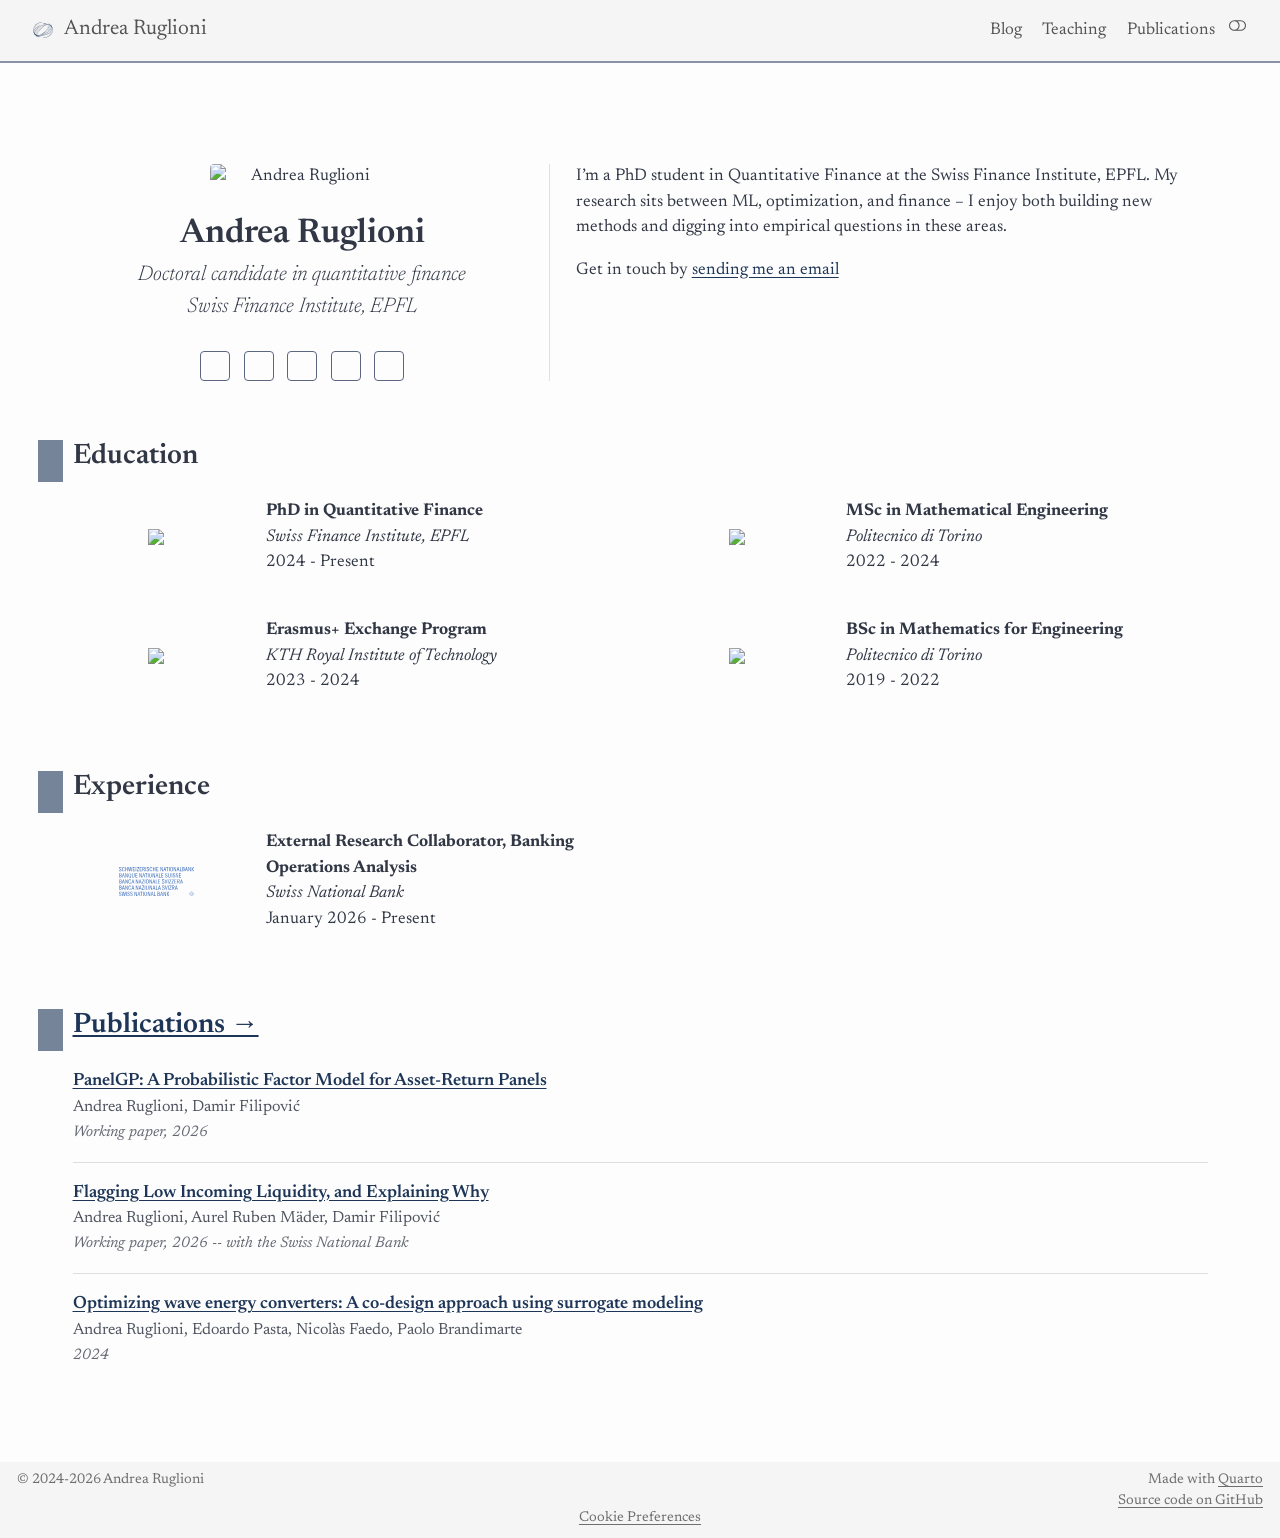
==== docs/index.html @ fbde1d31 "Fix broken shinylive apps: migrate to current Shiny for Python UI API The interactive Gaussian-proce" ====
<!DOCTYPE html>
<html xmlns="http://www.w3.org/1999/xhtml" lang="en" xml:lang="en"><head>

<meta charset="utf-8">
<meta name="generator" content="quarto-1.5.57">

<meta name="viewport" content="width=device-width, initial-scale=1.0, user-scalable=yes">


<title>Andrea Ruglioni</title>
<style>
code{white-space: pre-wrap;}
span.smallcaps{font-variant: small-caps;}
div.columns{display: flex; gap: min(4vw, 1.5em);}
div.column{flex: auto; overflow-x: auto;}
div.hanging-indent{margin-left: 1.5em; text-indent: -1.5em;}
ul.task-list{list-style: none;}
ul.task-list li input[type="checkbox"] {
  width: 0.8em;
  margin: 0 0.8em 0.2em -1em; /* quarto-specific, see https://github.com/quarto-dev/quarto-cli/issues/4556 */ 
  vertical-align: middle;
}
.display.math{display: block; text-align: center; margin: 0.5rem auto;}
</style>


<script src="site_libs/quarto-nav/quarto-nav.js"></script>
<script src="site_libs/quarto-nav/headroom.min.js"></script>
<link href="./assets/images/logo.svg" rel="icon" type="image/svg+xml">
<script src="site_libs/quarto-listing/list.min.js"></script>
<script src="site_libs/quarto-listing/quarto-listing.js"></script>
<script src="site_libs/cookie-consent/cookie-consent.js"></script>
<link href="site_libs/cookie-consent/cookie-consent.css" rel="stylesheet">
<script src="site_libs/clipboard/clipboard.min.js"></script>
<script src="site_libs/quarto-html/quarto.js"></script>
<script src="site_libs/quarto-html/popper.min.js"></script>
<script src="site_libs/quarto-html/tippy.umd.min.js"></script>
<link href="site_libs/quarto-html/tippy.css" rel="stylesheet">
<link href="site_libs/quarto-html/quarto-syntax-highlighting.css" rel="stylesheet" class="quarto-color-scheme" id="quarto-text-highlighting-styles">
<link href="site_libs/quarto-html/quarto-syntax-highlighting-dark.css" rel="prefetch" class="quarto-color-scheme quarto-color-alternate" id="quarto-text-highlighting-styles">
<script src="site_libs/bootstrap/bootstrap.min.js"></script>
<link href="site_libs/bootstrap/bootstrap-icons.css" rel="stylesheet">
<link href="site_libs/bootstrap/bootstrap.min.css" rel="stylesheet" class="quarto-color-scheme" id="quarto-bootstrap" data-mode="light">
<link href="site_libs/bootstrap/bootstrap-dark.min.css" rel="prefetch" class="quarto-color-scheme quarto-color-alternate" id="quarto-bootstrap" data-mode="dark">
<link href="site_libs/quarto-contrib/fontawesome6-0.1.0/all.css" rel="stylesheet">
<link href="site_libs/quarto-contrib/fontawesome6-0.1.0/latex-fontsize.css" rel="stylesheet">
<link href="site_libs/quarto-contrib/academicons-1.9.2/all.css" rel="stylesheet">
<link href="site_libs/quarto-contrib/academicons-1.9.2/size.css" rel="stylesheet">
<script src="site_libs/quarto-contrib/glightbox/glightbox.min.js"></script>
<link href="site_libs/quarto-contrib/glightbox/glightbox.min.css" rel="stylesheet">
<link href="site_libs/quarto-contrib/glightbox/lightbox.css" rel="stylesheet">
<script id="quarto-search-options" type="application/json">{
  "language": {
    "search-no-results-text": "No results",
    "search-matching-documents-text": "matching documents",
    "search-copy-link-title": "Copy link to search",
    "search-hide-matches-text": "Hide additional matches",
    "search-more-match-text": "more match in this document",
    "search-more-matches-text": "more matches in this document",
    "search-clear-button-title": "Clear",
    "search-text-placeholder": "",
    "search-detached-cancel-button-title": "Cancel",
    "search-submit-button-title": "Submit",
    "search-label": "Search"
  }
}</script>
<script>

  window.document.addEventListener("DOMContentLoaded", function (_event) {
    const listingTargetEl = window.document.querySelector('#listing-publications .list');
    if (!listingTargetEl) {
      // No listing discovered, do not attach.
      return; 
    }

    const options = {
      valueNames: ['listing-title','listing-author','listing-subtitle',{ data: ['index'] },{ data: ['categories'] },{ data: ['listing-date-sort'] },{ data: ['listing-date-modified-sort'] },{ data: ['listing-file-modified-sort'] },{ data: ['listing-reading-time-sort'] },{ data: ['listing-word-count-sort'] }],
      
      searchColumns: ["listing-project","listing-website","listing-format","listing-page-layout","listing-execute","listing-language","listing-date-format","listing-title-block-banner","listing-title","listing-date","listing-author","listing-categories","listing-subtitle","listing-description","listing-path","listing-outputHref","listing-date-modified","listing-filename","listing-file-modified","listing-reading-time","listing-word-count"],
    };

    window['quarto-listings'] = window['quarto-listings'] || {};
    window['quarto-listings']['listing-publications'] = new List('listing-publications', options);

    if (window['quarto-listing-loaded']) {
      window['quarto-listing-loaded']();
    }
  });

  window.addEventListener('hashchange',() => {
    if (window['quarto-listing-loaded']) {
      window['quarto-listing-loaded']();
    }
  })
  </script>
<script async="" src="https://www.googletagmanager.com/gtag/js?id=G-5C5F2JCMQ1"></script>

<script type="text/plain" cookie-consent="tracking">

window.dataLayer = window.dataLayer || [];
function gtag(){dataLayer.push(arguments);}
gtag('js', new Date());
gtag('config', 'G-5C5F2JCMQ1', { 'anonymize_ip': true});
</script>

<script type="text/javascript" charset="UTF-8">
document.addEventListener('DOMContentLoaded', function () {
cookieconsent.run({
  "notice_banner_type":"simple",
  "consent_type":"implied",
  "palette":"light",
  "language":"en",
  "page_load_consent_levels":["strictly-necessary","functionality","tracking","targeting"],
  "notice_banner_reject_button_hide":false,
  "preferences_center_close_button_hide":false,
  "website_name":""
  ,
"language":"en"
  });
});
</script> 
  
<link rel="preconnect" href="https://fonts.googleapis.com">
<link rel="preconnect" href="https://fonts.gstatic.com" crossorigin="">
<link href="https://fonts.googleapis.com/css2?family=Newsreader:ital,wght@0,400;0,500;0,600;1,400;1,500&amp;display=swap" rel="stylesheet">


<link rel="stylesheet" href="assets/styles/styles.css">
<link rel="stylesheet" href="assets/styles/style_personalized.css">
</head>

<body class="nav-fixed">

<div id="quarto-search-results"></div>
  <header id="quarto-header" class="headroom fixed-top">
    <nav class="navbar navbar-expand-lg " data-bs-theme="dark">
      <div class="navbar-container container-fluid">
      <div class="navbar-brand-container mx-auto">
    <a href="./index.html" class="navbar-brand navbar-brand-logo">
    <img src="./assets/images/logo.svg" alt="" class="navbar-logo">
    </a>
    <a class="navbar-brand" href="./index.html">
    <span class="navbar-title">Andrea Ruglioni</span>
    </a>
  </div>
          <button class="navbar-toggler" type="button" data-bs-toggle="collapse" data-bs-target="#navbarCollapse" aria-controls="navbarCollapse" role="menu" aria-expanded="false" aria-label="Toggle navigation" onclick="if (window.quartoToggleHeadroom) { window.quartoToggleHeadroom(); }">
  <span class="navbar-toggler-icon"></span>
</button>
          <div class="collapse navbar-collapse" id="navbarCollapse">
            <ul class="navbar-nav navbar-nav-scroll ms-auto">
  <li class="nav-item">
    <a class="nav-link" href="./blog/index.html"> 
<span class="menu-text">Blog</span></a>
  </li>  
  <li class="nav-item">
    <a class="nav-link" href="./teaching/index.html"> 
<span class="menu-text">Teaching</span></a>
  </li>  
  <li class="nav-item">
    <a class="nav-link" href="./publications/index.html"> 
<span class="menu-text">Publications</span></a>
  </li>  
</ul>
          </div> <!-- /navcollapse -->
            <div class="quarto-navbar-tools">
  <a href="" class="quarto-color-scheme-toggle quarto-navigation-tool  px-1" onclick="window.quartoToggleColorScheme(); return false;" title="Toggle dark mode"><i class="bi"></i></a>
</div>
      </div> <!-- /container-fluid -->
    </nav>
</header>
<!-- content -->
<div id="quarto-content" class="quarto-container page-columns page-rows-contents page-layout-full page-navbar">
<!-- sidebar -->
<!-- margin-sidebar -->
    
<!-- main -->
<main class="content column-page" id="quarto-document-content">




<div class="quarto-about-trestles column-page">
  <div class="about-entity">
    <img src="assets/images/profile.jpg" alt="Andrea Ruglioni" class="about-image
  rounded " style="width: 20em;">
<header id="title-block-header" class="quarto-title-block default">
<div class="quarto-title">
<h1 class="title">Andrea Ruglioni</h1>
<p class="subtitle lead">Doctoral candidate in quantitative finance<br>Swiss Finance Institute, EPFL</p>
</div>
<div class="quarto-title-meta column-page">
  </div>
</header>
    <div class="about-links">
  <a href="https://github.com/Ruglio" class="about-link" rel="" target="">
    <i class="bi bi-github"></i>
     <span class="about-link-text"></span>
  </a>
  <a href="https://linkedin.com/in/andrea-ruglioni" class="about-link" rel="" target="">
    <i class="bi bi-linkedin"></i>
     <span class="about-link-text"></span>
  </a>
  <a href="https://orcid.org/0009-0003-5208-5907" class="about-link" rel="" target="">
     <span class="about-link-text"><i class="ai  ai-orcid"></i></span>
  </a>
  <a href="https://scholar.google.com/citations?user=3sdazUQAAAAJ&amp;hl=en" class="about-link" rel="" target="">
     <span class="about-link-text"><i class="ai  ai-google-scholar"></i></span>
  </a>
  <a href="mailto:andrea.ruglioni@epfl.ch" class="about-link" rel="" target="">
    <i class="bi bi-envelope"></i>
     <span class="about-link-text"></span>
  </a>
</div>
  </div>
  <div class="about-contents"><div id="hero-heading">
<p>I’m a PhD student in Quantitative Finance at the Swiss Finance Institute, EPFL. My research sits between ML, optimization, and finance – I enjoy both building new methods and digging into empirical questions in these areas.</p>
<p>Get in touch by <a href="mailto:andrea.ruglioni@epfl.ch">sending me an email</a> <i class="fa-solid fa-feather-pointed" aria-label="feather-pointed"></i></p>
</div></div>
</div>

<p><br></p>
<section id="education" class="level2">
<h2 data-anchor-id="education">Education</h2>
<div class="grid">
<div class="g-col-12 g-col-md-6">
<div class="grid">
<div class="g-col-12 g-col-md-4 mx-auto my-auto">
<p><a href="assets/images/epfl.png" class="lightbox" data-gallery="quarto-lightbox-gallery-1"><img src="assets/images/epfl.png" class="logo-img img-fluid" width="75"></a></p>
</div>
<div class="g-col-12 g-col-md-8">
<p><strong>PhD in Quantitative Finance</strong><br> <em>Swiss Finance Institute, EPFL</em><br> 2024 - Present</p>
</div>
</div>
</div>
<div class="g-col-12 g-col-md-6">
<div class="grid">
<div class="g-col-12 g-col-md-4 mx-auto my-auto">
<p><a href="assets/images/polito.png" class="lightbox" data-gallery="quarto-lightbox-gallery-2"><img src="assets/images/polito.png" class="logo-img img-fluid" width="75"></a></p>
</div>
<div class="g-col-12 g-col-md-8">
<p><strong>MSc in Mathematical Engineering</strong><br> <em>Politecnico di Torino</em><br> 2022 - 2024</p>
</div>
</div>
</div>
<div class="g-col-12 g-col-md-6">
<div class="grid">
<div class="g-col-12 g-col-md-4 mx-auto my-auto">
<p><a href="assets/images/kth.png" class="lightbox" data-gallery="quarto-lightbox-gallery-3"><img src="assets/images/kth.png" class="logo-img img-fluid" width="75"></a></p>
</div>
<div class="g-col-12 g-col-md-8">
<p><strong>Erasmus+ Exchange Program</strong><br> <em>KTH Royal Institute of Technology</em><br> 2023 - 2024</p>
</div>
</div>
</div>
<div class="g-col-12 g-col-md-6">
<div class="grid">
<div class="g-col-12 g-col-md-4 mx-auto my-auto">
<p><a href="assets/images/polito.png" class="lightbox" data-gallery="quarto-lightbox-gallery-4"><img src="assets/images/polito.png" class="logo-img img-fluid" width="75"></a></p>
</div>
<div class="g-col-12 g-col-md-8">
<p><strong>BSc in Mathematics for Engineering</strong><br> <em>Politecnico di Torino</em><br> 2019 - 2022</p>
</div>
</div>
</div>
</div>
<p><br></p>
</section>
<section id="experience" class="level2">
<h2 data-anchor-id="experience">Experience</h2>
<div class="grid">
<div class="g-col-12 g-col-md-6">
<div class="grid">
<div class="g-col-12 g-col-md-4 mx-auto my-auto">
<p><a href="assets/images/snb.svg" class="lightbox" data-gallery="quarto-lightbox-gallery-5"><img src="assets/images/snb.svg" class="logo-img img-fluid" width="75"></a></p>
</div>
<div class="g-col-12 g-col-md-8">
<p><strong>External Research Collaborator, Banking Operations Analysis</strong><br> <em>Swiss National Bank</em><br> January 2026 - Present</p>
</div>
</div>
</div>
</div>
<p><br></p>
</section>
<section id="publications" class="level2">
<h2 data-anchor-id="publications"><a href="./publications/index.html">Publications →</a></h2>
<div id="listing-publications" class="quarto-listing quarto-listing-container-custom">
<div class="pub-list">

  <div class="pub-item">
    <div class="pub-title"><a href="publications/panelgp/index.html">PanelGP: A Probabilistic Factor Model for Asset-Return Panels</a></div>
    <div class="pub-authors">Andrea Ruglioni, Damir Filipović</div>
    <div class="pub-venue">Working paper, 2026</div>
    
  </div>

  <div class="pub-item">
    <div class="pub-title"><a href="publications/liquidity-monitoring/index.html">Flagging Low Incoming Liquidity, and Explaining Why</a></div>
    <div class="pub-authors">Andrea Ruglioni, Aurel Ruben Mäder, Damir Filipović</div>
    <div class="pub-venue">Working paper, 2026 -- with the Swiss National Bank</div>
    
  </div>

  <div class="pub-item">
    <div class="pub-title"><a href="publications/WEC/index.html">Optimizing wave energy converters: A co-design approach using surrogate modeling</a></div>
    <div class="pub-authors">Andrea Ruglioni, Edoardo Pasta, Nicolàs Faedo, Paolo Brandimarte</div>
    <div class="pub-venue">2024</div>
    
  </div>

</div>
<div class="listing-no-matching d-none">
No matching items
</div>
</div>




</section>

</main> <!-- /main -->
<script id="quarto-html-after-body" type="application/javascript">
window.document.addEventListener("DOMContentLoaded", function (event) {
  const toggleBodyColorMode = (bsSheetEl) => {
    const mode = bsSheetEl.getAttribute("data-mode");
    const bodyEl = window.document.querySelector("body");
    if (mode === "dark") {
      bodyEl.classList.add("quarto-dark");
      bodyEl.classList.remove("quarto-light");
    } else {
      bodyEl.classList.add("quarto-light");
      bodyEl.classList.remove("quarto-dark");
    }
  }
  const toggleBodyColorPrimary = () => {
    const bsSheetEl = window.document.querySelector("link#quarto-bootstrap");
    if (bsSheetEl) {
      toggleBodyColorMode(bsSheetEl);
    }
  }
  toggleBodyColorPrimary();  
  const disableStylesheet = (stylesheets) => {
    for (let i=0; i < stylesheets.length; i++) {
      const stylesheet = stylesheets[i];
      stylesheet.rel = 'prefetch';
    }
  }
  const enableStylesheet = (stylesheets) => {
    for (let i=0; i < stylesheets.length; i++) {
      const stylesheet = stylesheets[i];
      stylesheet.rel = 'stylesheet';
    }
  }
  const manageTransitions = (selector, allowTransitions) => {
    const els = window.document.querySelectorAll(selector);
    for (let i=0; i < els.length; i++) {
      const el = els[i];
      if (allowTransitions) {
        el.classList.remove('notransition');
      } else {
        el.classList.add('notransition');
      }
    }
  }
  const toggleGiscusIfUsed = (isAlternate, darkModeDefault) => {
    const baseTheme = document.querySelector('#giscus-base-theme')?.value ?? 'light';
    const alternateTheme = document.querySelector('#giscus-alt-theme')?.value ?? 'dark';
    let newTheme = '';
    if(darkModeDefault) {
      newTheme = isAlternate ? baseTheme : alternateTheme;
    } else {
      newTheme = isAlternate ? alternateTheme : baseTheme;
    }
    const changeGiscusTheme = () => {
      // From: https://github.com/giscus/giscus/issues/336
      const sendMessage = (message) => {
        const iframe = document.querySelector('iframe.giscus-frame');
        if (!iframe) return;
        iframe.contentWindow.postMessage({ giscus: message }, 'https://giscus.app');
      }
      sendMessage({
        setConfig: {
          theme: newTheme
        }
      });
    }
    const isGiscussLoaded = window.document.querySelector('iframe.giscus-frame') !== null;
    if (isGiscussLoaded) {
      changeGiscusTheme();
    }
  }
  const toggleColorMode = (alternate) => {
    // Switch the stylesheets
    const alternateStylesheets = window.document.querySelectorAll('link.quarto-color-scheme.quarto-color-alternate');
    manageTransitions('#quarto-margin-sidebar .nav-link', false);
    if (alternate) {
      enableStylesheet(alternateStylesheets);
      for (const sheetNode of alternateStylesheets) {
        if (sheetNode.id === "quarto-bootstrap") {
          toggleBodyColorMode(sheetNode);
        }
      }
    } else {
      disableStylesheet(alternateStylesheets);
      toggleBodyColorPrimary();
    }
    manageTransitions('#quarto-margin-sidebar .nav-link', true);
    // Switch the toggles
    const toggles = window.document.querySelectorAll('.quarto-color-scheme-toggle');
    for (let i=0; i < toggles.length; i++) {
      const toggle = toggles[i];
      if (toggle) {
        if (alternate) {
          toggle.classList.add("alternate");     
        } else {
          toggle.classList.remove("alternate");
        }
      }
    }
    // Hack to workaround the fact that safari doesn't
    // properly recolor the scrollbar when toggling (#1455)
    if (navigator.userAgent.indexOf('Safari') > 0 && navigator.userAgent.indexOf('Chrome') == -1) {
      manageTransitions("body", false);
      window.scrollTo(0, 1);
      setTimeout(() => {
        window.scrollTo(0, 0);
        manageTransitions("body", true);
      }, 40);  
    }
  }
  const isFileUrl = () => { 
    return window.location.protocol === 'file:';
  }
  const hasAlternateSentinel = () => {  
    let styleSentinel = getColorSchemeSentinel();
    if (styleSentinel !== null) {
      return styleSentinel === "alternate";
    } else {
      return false;
    }
  }
  const setStyleSentinel = (alternate) => {
    const value = alternate ? "alternate" : "default";
    if (!isFileUrl()) {
      window.localStorage.setItem("quarto-color-scheme", value);
    } else {
      localAlternateSentinel = value;
    }
  }
  const getColorSchemeSentinel = () => {
    if (!isFileUrl()) {
      const storageValue = window.localStorage.getItem("quarto-color-scheme");
      return storageValue != null ? storageValue : localAlternateSentinel;
    } else {
      return localAlternateSentinel;
    }
  }
  const darkModeDefault = false;
  let localAlternateSentinel = darkModeDefault ? 'alternate' : 'default';
  // Dark / light mode switch
  window.quartoToggleColorScheme = () => {
    // Read the current dark / light value 
    let toAlternate = !hasAlternateSentinel();
    toggleColorMode(toAlternate);
    setStyleSentinel(toAlternate);
    toggleGiscusIfUsed(toAlternate, darkModeDefault);
  };
  // Ensure there is a toggle, if there isn't float one in the top right
  if (window.document.querySelector('.quarto-color-scheme-toggle') === null) {
    const a = window.document.createElement('a');
    a.classList.add('top-right');
    a.classList.add('quarto-color-scheme-toggle');
    a.href = "";
    a.onclick = function() { try { window.quartoToggleColorScheme(); } catch {} return false; };
    const i = window.document.createElement("i");
    i.classList.add('bi');
    a.appendChild(i);
    window.document.body.appendChild(a);
  }
  // Switch to dark mode if need be
  if (hasAlternateSentinel()) {
    toggleColorMode(true);
  } else {
    toggleColorMode(false);
  }
  const isCodeAnnotation = (el) => {
    for (const clz of el.classList) {
      if (clz.startsWith('code-annotation-')) {                     
        return true;
      }
    }
    return false;
  }
  const onCopySuccess = function(e) {
    // button target
    const button = e.trigger;
    // don't keep focus
    button.blur();
    // flash "checked"
    button.classList.add('code-copy-button-checked');
    var currentTitle = button.getAttribute("title");
    button.setAttribute("title", "Copied!");
    let tooltip;
    if (window.bootstrap) {
      button.setAttribute("data-bs-toggle", "tooltip");
      button.setAttribute("data-bs-placement", "left");
      button.setAttribute("data-bs-title", "Copied!");
      tooltip = new bootstrap.Tooltip(button, 
        { trigger: "manual", 
          customClass: "code-copy-button-tooltip",
          offset: [0, -8]});
      tooltip.show();    
    }
    setTimeout(function() {
      if (tooltip) {
        tooltip.hide();
        button.removeAttribute("data-bs-title");
        button.removeAttribute("data-bs-toggle");
        button.removeAttribute("data-bs-placement");
      }
      button.setAttribute("title", currentTitle);
      button.classList.remove('code-copy-button-checked');
    }, 1000);
    // clear code selection
    e.clearSelection();
  }
  const getTextToCopy = function(trigger) {
      const codeEl = trigger.previousElementSibling.cloneNode(true);
      for (const childEl of codeEl.children) {
        if (isCodeAnnotation(childEl)) {
          childEl.remove();
        }
      }
      return codeEl.innerText;
  }
  const clipboard = new window.ClipboardJS('.code-copy-button:not([data-in-quarto-modal])', {
    text: getTextToCopy
  });
  clipboard.on('success', onCopySuccess);
  if (window.document.getElementById('quarto-embedded-source-code-modal')) {
    // For code content inside modals, clipBoardJS needs to be initialized with a container option
    // TODO: Check when it could be a function (https://github.com/zenorocha/clipboard.js/issues/860)
    const clipboardModal = new window.ClipboardJS('.code-copy-button[data-in-quarto-modal]', {
      text: getTextToCopy,
      container: window.document.getElementById('quarto-embedded-source-code-modal')
    });
    clipboardModal.on('success', onCopySuccess);
  }
    var localhostRegex = new RegExp(/^(?:http|https):\/\/localhost\:?[0-9]*\//);
    var mailtoRegex = new RegExp(/^mailto:/);
      var filterRegex = new RegExp("https:\/\/ruglio\.github\.io\/WEB_andrearuglioni\/");
    var isInternal = (href) => {
        return filterRegex.test(href) || localhostRegex.test(href) || mailtoRegex.test(href);
    }
    // Inspect non-navigation links and adorn them if external
 	var links = window.document.querySelectorAll('a[href]:not(.nav-link):not(.navbar-brand):not(.toc-action):not(.sidebar-link):not(.sidebar-item-toggle):not(.pagination-link):not(.no-external):not([aria-hidden]):not(.dropdown-item):not(.quarto-navigation-tool):not(.about-link)');
    for (var i=0; i<links.length; i++) {
      const link = links[i];
      if (!isInternal(link.href)) {
        // undo the damage that might have been done by quarto-nav.js in the case of
        // links that we want to consider external
        if (link.dataset.originalHref !== undefined) {
          link.href = link.dataset.originalHref;
        }
      }
    }
  function tippyHover(el, contentFn, onTriggerFn, onUntriggerFn) {
    const config = {
      allowHTML: true,
      maxWidth: 500,
      delay: 100,
      arrow: false,
      appendTo: function(el) {
          return el.parentElement;
      },
      interactive: true,
      interactiveBorder: 10,
      theme: 'quarto',
      placement: 'bottom-start',
    };
    if (contentFn) {
      config.content = contentFn;
    }
    if (onTriggerFn) {
      config.onTrigger = onTriggerFn;
    }
    if (onUntriggerFn) {
      config.onUntrigger = onUntriggerFn;
    }
    window.tippy(el, config); 
  }
  const noterefs = window.document.querySelectorAll('a[role="doc-noteref"]');
  for (var i=0; i<noterefs.length; i++) {
    const ref = noterefs[i];
    tippyHover(ref, function() {
      // use id or data attribute instead here
      let href = ref.getAttribute('data-footnote-href') || ref.getAttribute('href');
      try { href = new URL(href).hash; } catch {}
      const id = href.replace(/^#\/?/, "");
      const note = window.document.getElementById(id);
      if (note) {
        return note.innerHTML;
      } else {
        return "";
      }
    });
  }
  const xrefs = window.document.querySelectorAll('a.quarto-xref');
  const processXRef = (id, note) => {
    // Strip column container classes
    const stripColumnClz = (el) => {
      el.classList.remove("page-full", "page-columns");
      if (el.children) {
        for (const child of el.children) {
          stripColumnClz(child);
        }
      }
    }
    stripColumnClz(note)
    if (id === null || id.startsWith('sec-')) {
      // Special case sections, only their first couple elements
      const container = document.createElement("div");
      if (note.children && note.children.length > 2) {
        container.appendChild(note.children[0].cloneNode(true));
        for (let i = 1; i < note.children.length; i++) {
          const child = note.children[i];
          if (child.tagName === "P" && child.innerText === "") {
            continue;
          } else {
            container.appendChild(child.cloneNode(true));
            break;
          }
        }
        if (window.Quarto?.typesetMath) {
          window.Quarto.typesetMath(container);
        }
        return container.innerHTML
      } else {
        if (window.Quarto?.typesetMath) {
          window.Quarto.typesetMath(note);
        }
        return note.innerHTML;
      }
    } else {
      // Remove any anchor links if they are present
      const anchorLink = note.querySelector('a.anchorjs-link');
      if (anchorLink) {
        anchorLink.remove();
      }
      if (window.Quarto?.typesetMath) {
        window.Quarto.typesetMath(note);
      }
      // TODO in 1.5, we should make sure this works without a callout special case
      if (note.classList.contains("callout")) {
        return note.outerHTML;
      } else {
        return note.innerHTML;
      }
    }
  }
  for (var i=0; i<xrefs.length; i++) {
    const xref = xrefs[i];
    tippyHover(xref, undefined, function(instance) {
      instance.disable();
      let url = xref.getAttribute('href');
      let hash = undefined; 
      if (url.startsWith('#')) {
        hash = url;
      } else {
        try { hash = new URL(url).hash; } catch {}
      }
      if (hash) {
        const id = hash.replace(/^#\/?/, "");
        const note = window.document.getElementById(id);
        if (note !== null) {
          try {
            const html = processXRef(id, note.cloneNode(true));
            instance.setContent(html);
          } finally {
            instance.enable();
            instance.show();
          }
        } else {
          // See if we can fetch this
          fetch(url.split('#')[0])
          .then(res => res.text())
          .then(html => {
            const parser = new DOMParser();
            const htmlDoc = parser.parseFromString(html, "text/html");
            const note = htmlDoc.getElementById(id);
            if (note !== null) {
              const html = processXRef(id, note);
              instance.setContent(html);
            } 
          }).finally(() => {
            instance.enable();
            instance.show();
          });
        }
      } else {
        // See if we can fetch a full url (with no hash to target)
        // This is a special case and we should probably do some content thinning / targeting
        fetch(url)
        .then(res => res.text())
        .then(html => {
          const parser = new DOMParser();
          const htmlDoc = parser.parseFromString(html, "text/html");
          const note = htmlDoc.querySelector('main.content');
          if (note !== null) {
            // This should only happen for chapter cross references
            // (since there is no id in the URL)
            // remove the first header
            if (note.children.length > 0 && note.children[0].tagName === "HEADER") {
              note.children[0].remove();
            }
            const html = processXRef(null, note);
            instance.setContent(html);
          } 
        }).finally(() => {
          instance.enable();
          instance.show();
        });
      }
    }, function(instance) {
    });
  }
      let selectedAnnoteEl;
      const selectorForAnnotation = ( cell, annotation) => {
        let cellAttr = 'data-code-cell="' + cell + '"';
        let lineAttr = 'data-code-annotation="' +  annotation + '"';
        const selector = 'span[' + cellAttr + '][' + lineAttr + ']';
        return selector;
      }
      const selectCodeLines = (annoteEl) => {
        const doc = window.document;
        const targetCell = annoteEl.getAttribute("data-target-cell");
        const targetAnnotation = annoteEl.getAttribute("data-target-annotation");
        const annoteSpan = window.document.querySelector(selectorForAnnotation(targetCell, targetAnnotation));
        const lines = annoteSpan.getAttribute("data-code-lines").split(",");
        const lineIds = lines.map((line) => {
          return targetCell + "-" + line;
        })
        let top = null;
        let height = null;
        let parent = null;
        if (lineIds.length > 0) {
            //compute the position of the single el (top and bottom and make a div)
            const el = window.document.getElementById(lineIds[0]);
            top = el.offsetTop;
            height = el.offsetHeight;
            parent = el.parentElement.parentElement;
          if (lineIds.length > 1) {
            const lastEl = window.document.getElementById(lineIds[lineIds.length - 1]);
            const bottom = lastEl.offsetTop + lastEl.offsetHeight;
            height = bottom - top;
          }
          if (top !== null && height !== null && parent !== null) {
            // cook up a div (if necessary) and position it 
            let div = window.document.getElementById("code-annotation-line-highlight");
            if (div === null) {
              div = window.document.createElement("div");
              div.setAttribute("id", "code-annotation-line-highlight");
              div.style.position = 'absolute';
              parent.appendChild(div);
            }
            div.style.top = top - 2 + "px";
            div.style.height = height + 4 + "px";
            div.style.left = 0;
            let gutterDiv = window.document.getElementById("code-annotation-line-highlight-gutter");
            if (gutterDiv === null) {
              gutterDiv = window.document.createElement("div");
              gutterDiv.setAttribute("id", "code-annotation-line-highlight-gutter");
              gutterDiv.style.position = 'absolute';
              const codeCell = window.document.getElementById(targetCell);
              const gutter = codeCell.querySelector('.code-annotation-gutter');
              gutter.appendChild(gutterDiv);
            }
            gutterDiv.style.top = top - 2 + "px";
            gutterDiv.style.height = height + 4 + "px";
          }
          selectedAnnoteEl = annoteEl;
        }
      };
      const unselectCodeLines = () => {
        const elementsIds = ["code-annotation-line-highlight", "code-annotation-line-highlight-gutter"];
        elementsIds.forEach((elId) => {
          const div = window.document.getElementById(elId);
          if (div) {
            div.remove();
          }
        });
        selectedAnnoteEl = undefined;
      };
        // Handle positioning of the toggle
    window.addEventListener(
      "resize",
      throttle(() => {
        elRect = undefined;
        if (selectedAnnoteEl) {
          selectCodeLines(selectedAnnoteEl);
        }
      }, 10)
    );
    function throttle(fn, ms) {
    let throttle = false;
    let timer;
      return (...args) => {
        if(!throttle) { // first call gets through
            fn.apply(this, args);
            throttle = true;
        } else { // all the others get throttled
            if(timer) clearTimeout(timer); // cancel #2
            timer = setTimeout(() => {
              fn.apply(this, args);
              timer = throttle = false;
            }, ms);
        }
      };
    }
      // Attach click handler to the DT
      const annoteDls = window.document.querySelectorAll('dt[data-target-cell]');
      for (const annoteDlNode of annoteDls) {
        annoteDlNode.addEventListener('click', (event) => {
          const clickedEl = event.target;
          if (clickedEl !== selectedAnnoteEl) {
            unselectCodeLines();
            const activeEl = window.document.querySelector('dt[data-target-cell].code-annotation-active');
            if (activeEl) {
              activeEl.classList.remove('code-annotation-active');
            }
            selectCodeLines(clickedEl);
            clickedEl.classList.add('code-annotation-active');
          } else {
            // Unselect the line
            unselectCodeLines();
            clickedEl.classList.remove('code-annotation-active');
          }
        });
      }
  const findCites = (el) => {
    const parentEl = el.parentElement;
    if (parentEl) {
      const cites = parentEl.dataset.cites;
      if (cites) {
        return {
          el,
          cites: cites.split(' ')
        };
      } else {
        return findCites(el.parentElement)
      }
    } else {
      return undefined;
    }
  };
  var bibliorefs = window.document.querySelectorAll('a[role="doc-biblioref"]');
  for (var i=0; i<bibliorefs.length; i++) {
    const ref = bibliorefs[i];
    const citeInfo = findCites(ref);
    if (citeInfo) {
      tippyHover(citeInfo.el, function() {
        var popup = window.document.createElement('div');
        citeInfo.cites.forEach(function(cite) {
          var citeDiv = window.document.createElement('div');
          citeDiv.classList.add('hanging-indent');
          citeDiv.classList.add('csl-entry');
          var biblioDiv = window.document.getElementById('ref-' + cite);
          if (biblioDiv) {
            citeDiv.innerHTML = biblioDiv.innerHTML;
          }
          popup.appendChild(citeDiv);
        });
        return popup.innerHTML;
      });
    }
  }
});
</script>
</div> <!-- /content -->
<footer class="footer">
  <div class="nav-footer">
    <div class="nav-footer-left">
<p>© 2024-2026 Andrea Ruglioni</p>
</div>   
    <div class="nav-footer-center">
<p><a class="footer-link" href="https://github.com/Ruglio" title="github"><i class="fa-brands fa-github" aria-label="github"></i></a> <a class="footer-link" href="https://linkedin.com/in/andrea-ruglioni" title="LinkedIn"><i class="fa-brands fa-linkedin" aria-label="linkedin"></i></a> <a class="footer-link" href="https://orcid.org/0009-0003-5208-5907" title="orcid"><i class="ai  ai-orcid"></i></a> <a class="footer-link" href="https://scholar.google.com/citations?user=3sdazUQAAAAJ&amp;hl=en" title="Google Scholar"><i class="ai  ai-google-scholar"></i></a> <a class="footer-link" href="mailto:andrea.ruglioni@epfl.ch" title="envelope"><i class="fa-solid fa-envelope" aria-label="envelope"></i></a> <a class="footer-link" href="blog/index.xml" title="RSS Feed"><i class="fa-solid fa-rss" aria-label="rss"></i></a></p>
<div class="cookie-consent-footer"><a href="#" id="open_preferences_center">Cookie Preferences</a></div></div>
    <div class="nav-footer-right">
<p>Made with <a href="https://quarto.org">Quarto</a><br> <a href="https://github.com/Ruglio/WEB_andrearuglioni">Source code on <i class="fa-brands fa-github" aria-label="github"></i> GitHub</a></p>
</div>
  </div>
</footer>
<script>var lightboxQuarto = GLightbox({"closeEffect":"zoom","loop":false,"descPosition":"bottom","openEffect":"zoom","selector":".lightbox"});
(function() {
  let previousOnload = window.onload;
  window.onload = () => {
    if (previousOnload) {
      previousOnload();
    }
    lightboxQuarto.on('slide_before_load', (data) => {
      const { slideIndex, slideNode, slideConfig, player, trigger } = data;
      const href = trigger.getAttribute('href');
      if (href !== null) {
        const imgEl = window.document.querySelector(`a[href="${href}"] img`);
        if (imgEl !== null) {
          const srcAttr = imgEl.getAttribute("src");
          if (srcAttr && srcAttr.startsWith("data:")) {
            slideConfig.href = srcAttr;
          }
        }
      } 
    });
  
    lightboxQuarto.on('slide_after_load', (data) => {
      const { slideIndex, slideNode, slideConfig, player, trigger } = data;
      if (window.Quarto?.typesetMath) {
        window.Quarto.typesetMath(slideNode);
      }
    });
  
  };
  
})();
          </script>




</body></html>
---- docs/assets/styles/styles.css ----
.navbar {
    --bs-navbar-padding-y: 0.5rem;
}

.subtitle {
    font-style: italic;
}

h2 {
    text-align: left;
    border-bottom: none;
    padding-left: 10px;
    border-left-width: 25px;
    margin-left: -35px;
    border-left-style: solid;
}

.footer-link {
    padding: 0.5%;
}

body {
    overflow-x: hidden;
}

.nav-item {
    position: relative;
}
  
a.nav-link.active::after {
    content: "";
    position: absolute;
    bottom: 0;
    left: 0;
    width: 100%;
    height: 3px;
}

.about-image {
    width: 40% !important;
    align-self: center;
}

.navbar-brand > img {
    width: 30px;
}

div.quarto-post {
    border-bottom: 3px solid #dee2e6;
}

.logo-img {
    transition: filter 0.15s ease-in-out;
}

.pub-list {
    display: flex;
    flex-direction: column;
    gap: 1rem;
}

.pub-item {
    padding-bottom: 1rem;
    border-bottom: 1px solid rgba(128, 128, 128, 0.25);
}

.pub-item:last-child {
    border-bottom: none;
    padding-bottom: 0;
}

.pub-title a {
    font-size: 1.05rem;
    font-weight: 600;
}

.pub-authors {
    font-size: 0.95rem;
    opacity: 0.85;
}

.pub-venue {
    font-style: italic;
    font-size: 0.9rem;
    opacity: 0.75;
    margin-top: 0.15rem;
}

.pub-links {
    margin-top: 0.35rem;
    font-size: 0.85rem;
    display: flex;
    gap: 0.75rem;
}
---- docs/assets/styles/style_personalized.css ----
@media (min-width: 992px) {
    .about-entity .about-link {
        width: 2.2em;
        text-align: center;
    }
}

@media (max-width: 991.99px) {
    .about-entity .about-link {
        width: 48%;
        text-align: center;
    }

    .about-entity .about-links {
        flex-flow: wrap !important;
        width: 100%;
        justify-content: center !important;
        gap: 2%;
    }

    div.quarto-about-solana .about-entity {
        text-align: left;
    }
}
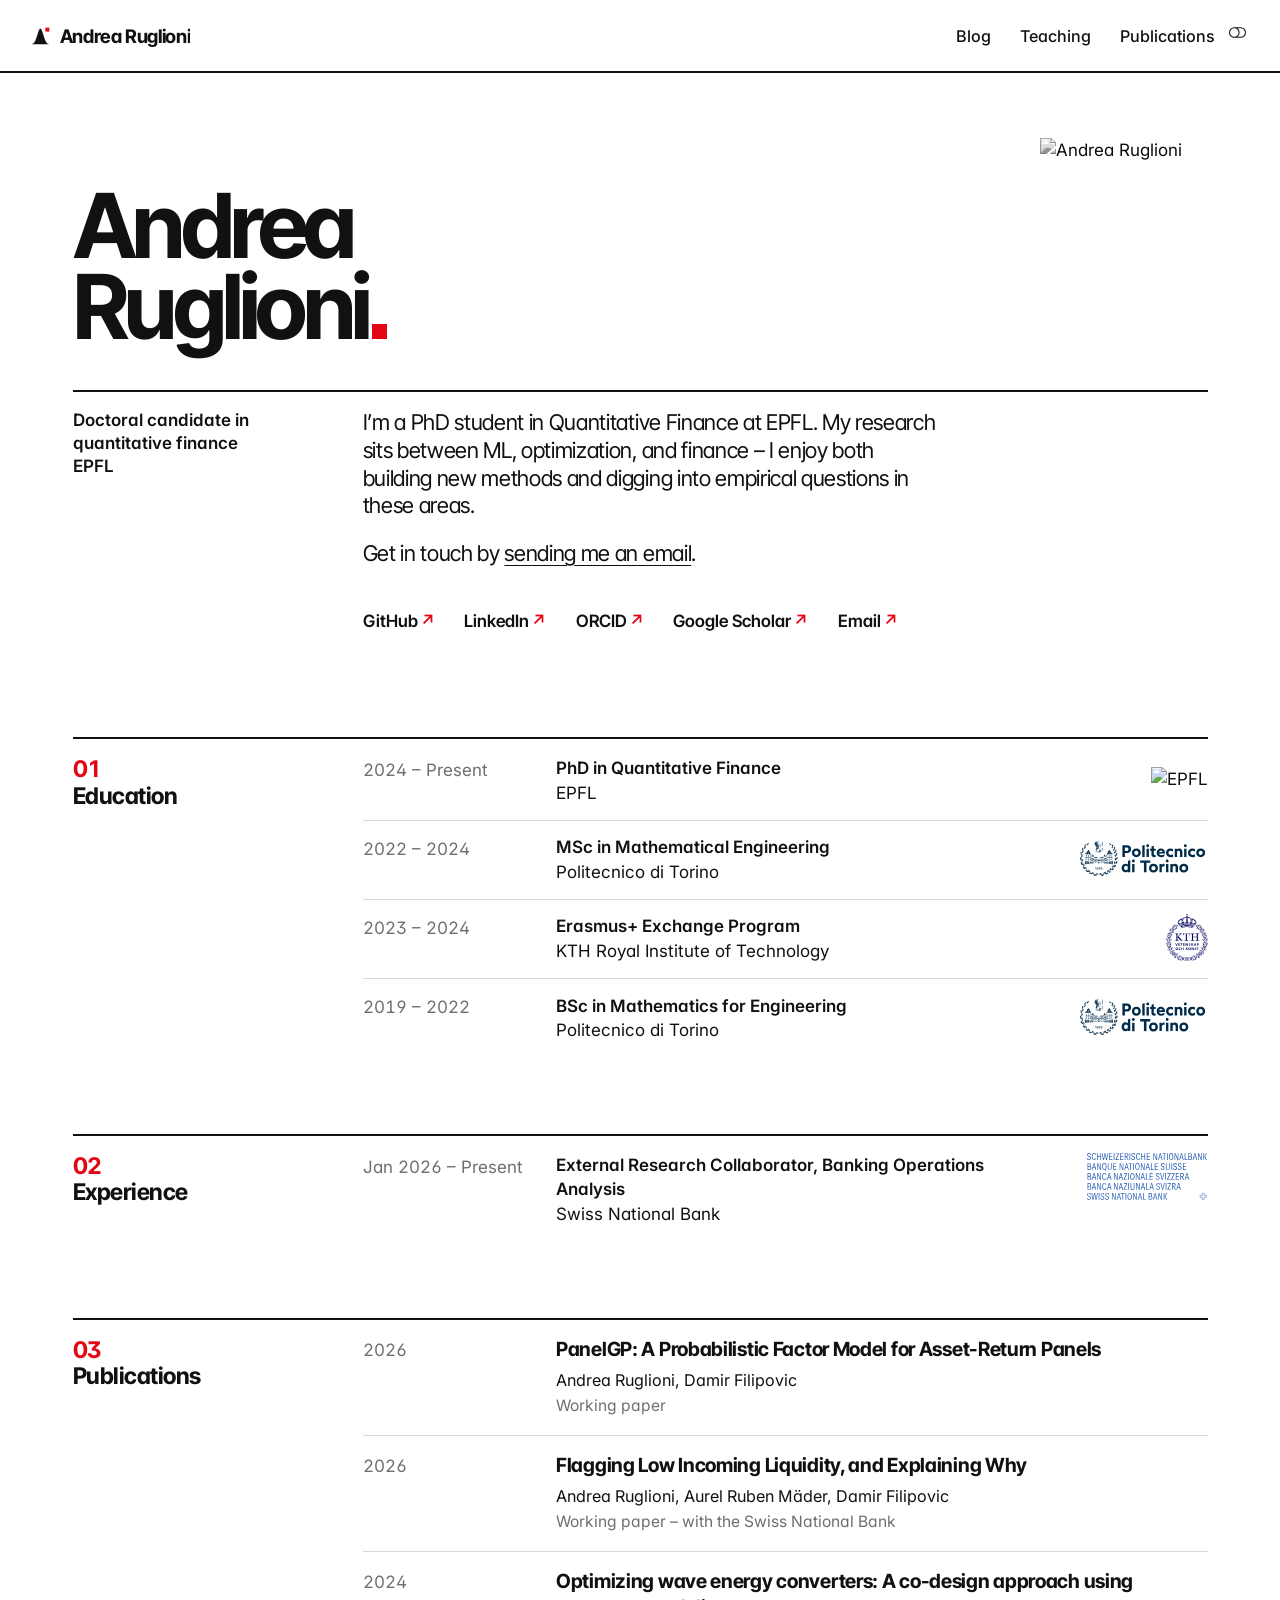
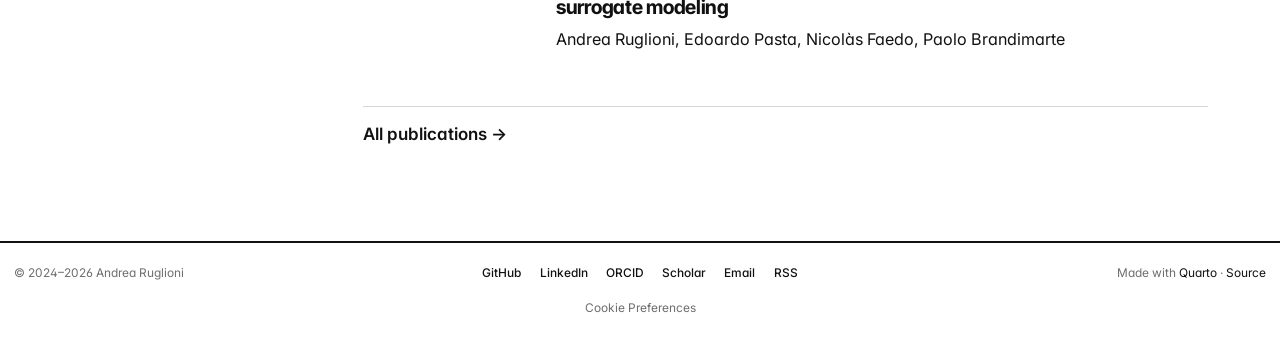
==== commit 43be47cd: "Redesign site in Swiss (International Typographic) style - One grotesk family (Inter Tight / Inter)," ====
--- a/docs/index.html
+++ b/docs/index.html
@@ -26,7 +26,7 @@
 
 <script src="site_libs/quarto-nav/quarto-nav.js"></script>
 <script src="site_libs/quarto-nav/headroom.min.js"></script>
-<link href="./assets/images/logo.svg" rel="icon" type="image/svg+xml">
+<link href="./assets/images/favicon.svg" rel="icon" type="image/svg+xml">
 <script src="site_libs/quarto-listing/list.min.js"></script>
 <script src="site_libs/quarto-listing/quarto-listing.js"></script>
 <script src="site_libs/cookie-consent/cookie-consent.js"></script>
@@ -35,6 +35,7 @@
 <script src="site_libs/quarto-html/quarto.js"></script>
 <script src="site_libs/quarto-html/popper.min.js"></script>
 <script src="site_libs/quarto-html/tippy.umd.min.js"></script>
+<script src="site_libs/quarto-html/anchor.min.js"></script>
 <link href="site_libs/quarto-html/tippy.css" rel="stylesheet">
 <link href="site_libs/quarto-html/quarto-syntax-highlighting.css" rel="stylesheet" class="quarto-color-scheme" id="quarto-text-highlighting-styles">
 <link href="site_libs/quarto-html/quarto-syntax-highlighting-dark.css" rel="prefetch" class="quarto-color-scheme quarto-color-alternate" id="quarto-text-highlighting-styles">
@@ -42,13 +43,6 @@
 <link href="site_libs/bootstrap/bootstrap-icons.css" rel="stylesheet">
 <link href="site_libs/bootstrap/bootstrap.min.css" rel="stylesheet" class="quarto-color-scheme" id="quarto-bootstrap" data-mode="light">
 <link href="site_libs/bootstrap/bootstrap-dark.min.css" rel="prefetch" class="quarto-color-scheme quarto-color-alternate" id="quarto-bootstrap" data-mode="dark">
-<link href="site_libs/quarto-contrib/fontawesome6-0.1.0/all.css" rel="stylesheet">
-<link href="site_libs/quarto-contrib/fontawesome6-0.1.0/latex-fontsize.css" rel="stylesheet">
-<link href="site_libs/quarto-contrib/academicons-1.9.2/all.css" rel="stylesheet">
-<link href="site_libs/quarto-contrib/academicons-1.9.2/size.css" rel="stylesheet">
-<script src="site_libs/quarto-contrib/glightbox/glightbox.min.js"></script>
-<link href="site_libs/quarto-contrib/glightbox/glightbox.min.css" rel="stylesheet">
-<link href="site_libs/quarto-contrib/glightbox/lightbox.css" rel="stylesheet">
 <script id="quarto-search-options" type="application/json">{
   "language": {
     "search-no-results-text": "No results",
@@ -74,9 +68,9 @@
     }
 
     const options = {
-      valueNames: ['listing-title','listing-author','listing-subtitle',{ data: ['index'] },{ data: ['categories'] },{ data: ['listing-date-sort'] },{ data: ['listing-date-modified-sort'] },{ data: ['listing-file-modified-sort'] },{ data: ['listing-reading-time-sort'] },{ data: ['listing-word-count-sort'] }],
+      valueNames: ['listing-title','listing-author','listing-subtitle','listing-date',{ data: ['index'] },{ data: ['categories'] },{ data: ['listing-date-sort'] },{ data: ['listing-date-modified-sort'] },{ data: ['listing-file-modified-sort'] },{ data: ['listing-reading-time-sort'] },{ data: ['listing-word-count-sort'] }],
       
-      searchColumns: ["listing-project","listing-website","listing-format","listing-page-layout","listing-execute","listing-language","listing-date-format","listing-title-block-banner","listing-title","listing-date","listing-author","listing-categories","listing-subtitle","listing-description","listing-path","listing-outputHref","listing-date-modified","listing-filename","listing-file-modified","listing-reading-time","listing-word-count"],
+      searchColumns: ["listing-project","listing-website","listing-format","listing-page-layout","listing-execute","listing-language","listing-date-format","listing-title-block-banner","listing-title","listing-date","listing-author","listing-categories","listing-description","listing-path","listing-outputHref","listing-date-modified","listing-filename","listing-file-modified","listing-reading-time","listing-word-count","listing-subtitle"],
     };
 
     window['quarto-listings'] = window['quarto-listings'] || {};
@@ -122,11 +116,10 @@
   
 <link rel="preconnect" href="https://fonts.googleapis.com">
 <link rel="preconnect" href="https://fonts.gstatic.com" crossorigin="">
-<link href="https://fonts.googleapis.com/css2?family=Newsreader:ital,wght@0,400;0,500;0,600;1,400;1,500&amp;display=swap" rel="stylesheet">
+<link href="https://fonts.googleapis.com/css2?family=Inter+Tight:wght@500;600;700;800&amp;family=Inter:ital,wght@0,400;0,500;0,600;0,700;1,400&amp;display=swap" rel="stylesheet">
 
 
 <link rel="stylesheet" href="assets/styles/styles.css">
-<link rel="stylesheet" href="assets/styles/style_personalized.css">
 </head>
 
 <body class="nav-fixed">
@@ -179,132 +172,85 @@
 
 
 
-<div class="quarto-about-trestles column-page">
-  <div class="about-entity">
-    <img src="assets/images/profile.jpg" alt="Andrea Ruglioni" class="about-image
-  rounded " style="width: 20em;">
-<header id="title-block-header" class="quarto-title-block default">
-<div class="quarto-title">
-<h1 class="title">Andrea Ruglioni</h1>
-<p class="subtitle lead">Doctoral candidate in quantitative finance<br>Swiss Finance Institute, EPFL</p>
-</div>
-<div class="quarto-title-meta column-page">
-  </div>
-</header>
-    <div class="about-links">
-  <a href="https://github.com/Ruglio" class="about-link" rel="" target="">
-    <i class="bi bi-github"></i>
-     <span class="about-link-text"></span>
-  </a>
-  <a href="https://linkedin.com/in/andrea-ruglioni" class="about-link" rel="" target="">
-    <i class="bi bi-linkedin"></i>
-     <span class="about-link-text"></span>
-  </a>
-  <a href="https://orcid.org/0009-0003-5208-5907" class="about-link" rel="" target="">
-     <span class="about-link-text"><i class="ai  ai-orcid"></i></span>
-  </a>
-  <a href="https://scholar.google.com/citations?user=3sdazUQAAAAJ&amp;hl=en" class="about-link" rel="" target="">
-     <span class="about-link-text"><i class="ai  ai-google-scholar"></i></span>
-  </a>
-  <a href="mailto:andrea.ruglioni@epfl.ch" class="about-link" rel="" target="">
-    <i class="bi bi-envelope"></i>
-     <span class="about-link-text"></span>
-  </a>
-</div>
-  </div>
-  <div class="about-contents"><div id="hero-heading">
-<p>I’m a PhD student in Quantitative Finance at the Swiss Finance Institute, EPFL. My research sits between ML, optimization, and finance – I enjoy both building new methods and digging into empirical questions in these areas.</p>
-<p>Get in touch by <a href="mailto:andrea.ruglioni@epfl.ch">sending me an email</a> <i class="fa-solid fa-feather-pointed" aria-label="feather-pointed"></i></p>
-</div></div>
-</div>
-
-<p><br></p>
-<section id="education" class="level2">
-<h2 data-anchor-id="education">Education</h2>
-<div class="grid">
-<div class="g-col-12 g-col-md-6">
-<div class="grid">
-<div class="g-col-12 g-col-md-4 mx-auto my-auto">
-<p><a href="assets/images/epfl.png" class="lightbox" data-gallery="quarto-lightbox-gallery-1"><img src="assets/images/epfl.png" class="logo-img img-fluid" width="75"></a></p>
-</div>
-<div class="g-col-12 g-col-md-8">
-<p><strong>PhD in Quantitative Finance</strong><br> <em>Swiss Finance Institute, EPFL</em><br> 2024 - Present</p>
-</div>
-</div>
-</div>
-<div class="g-col-12 g-col-md-6">
-<div class="grid">
-<div class="g-col-12 g-col-md-4 mx-auto my-auto">
-<p><a href="assets/images/polito.png" class="lightbox" data-gallery="quarto-lightbox-gallery-2"><img src="assets/images/polito.png" class="logo-img img-fluid" width="75"></a></p>
-</div>
-<div class="g-col-12 g-col-md-8">
-<p><strong>MSc in Mathematical Engineering</strong><br> <em>Politecnico di Torino</em><br> 2022 - 2024</p>
-</div>
-</div>
-</div>
-<div class="g-col-12 g-col-md-6">
-<div class="grid">
-<div class="g-col-12 g-col-md-4 mx-auto my-auto">
-<p><a href="assets/images/kth.png" class="lightbox" data-gallery="quarto-lightbox-gallery-3"><img src="assets/images/kth.png" class="logo-img img-fluid" width="75"></a></p>
-</div>
-<div class="g-col-12 g-col-md-8">
-<p><strong>Erasmus+ Exchange Program</strong><br> <em>KTH Royal Institute of Technology</em><br> 2023 - 2024</p>
-</div>
-</div>
-</div>
-<div class="g-col-12 g-col-md-6">
-<div class="grid">
-<div class="g-col-12 g-col-md-4 mx-auto my-auto">
-<p><a href="assets/images/polito.png" class="lightbox" data-gallery="quarto-lightbox-gallery-4"><img src="assets/images/polito.png" class="logo-img img-fluid" width="75"></a></p>
-</div>
-<div class="g-col-12 g-col-md-8">
-<p><strong>BSc in Mathematics for Engineering</strong><br> <em>Politecnico di Torino</em><br> 2019 - 2022</p>
-</div>
-</div>
-</div>
-</div>
-<p><br></p>
+<div class="sw-hero">
+<h1 class="sw-name">
+Andrea<br>Ruglioni<span class="sw-square" aria-hidden="true"></span>
+</h1>
+<div class="sw-portrait">
+<p><img src="assets/images/profile.jpg" class="nolightbox img-fluid" alt="Andrea Ruglioni"></p>
+</div>
+</div>
+<div class="sw-intro">
+<div class="sw-role">
+<p>Doctoral candidate in quantitative finance<br> EPFL</p>
+</div>
+<div class="sw-lede">
+<p>I’m a PhD student in Quantitative Finance at EPFL. My research sits between ML, optimization, and finance – I enjoy both building new methods and digging into empirical questions in these areas.</p>
+<p>Get in touch by <a href="mailto:andrea.ruglioni@epfl.ch">sending me an email</a>.</p>
+<p><span class="sw-link"><a href="https://github.com/Ruglio">GitHub</a></span> <span class="sw-link"><a href="https://linkedin.com/in/andrea-ruglioni">LinkedIn</a></span> <span class="sw-link"><a href="https://orcid.org/0009-0003-5208-5907">ORCID</a></span> <span class="sw-link"><a href="https://scholar.google.com/citations?user=3sdazUQAAAAJ&amp;hl=en">Google Scholar</a></span> <span class="sw-link"><a href="mailto:andrea.ruglioni@epfl.ch">Email</a></span></p>
+</div>
+</div>
+<section id="education" class="level2 unnumbered unlisted sw-section">
+<h2 class="unnumbered unlisted anchored" data-anchor-id="education">Education</h2>
+<div class="sw-rows">
+<div class="sw-row">
+<p><span class="sw-when">2024 – Present</span> <span class="sw-what"><strong>PhD in Quantitative Finance</strong><br>EPFL</span> <span class="sw-logo"><img src="assets/images/epfl.png" class="nolightbox" height="26" alt="EPFL"></span></p>
+</div>
+<div class="sw-row">
+<p><span class="sw-when">2022 – 2024</span> <span class="sw-what"><strong>MSc in Mathematical Engineering</strong><br>Politecnico di Torino</span> <span class="sw-logo"><img src="assets/images/polito.svg" class="nolightbox img-fluid" alt="Politecnico di Torino"></span></p>
+</div>
+<div class="sw-row">
+<p><span class="sw-when">2023 – 2024</span> <span class="sw-what"><strong>Erasmus+ Exchange Program</strong><br>KTH Royal Institute of Technology</span> <span class="sw-logo"><img src="assets/images/kth.svg" class="nolightbox img-fluid" alt="KTH"></span></p>
+</div>
+<div class="sw-row">
+<p><span class="sw-when">2019 – 2022</span> <span class="sw-what"><strong>BSc in Mathematics for Engineering</strong><br>Politecnico di Torino</span> <span class="sw-logo"><img src="assets/images/polito.svg" class="nolightbox img-fluid" alt="Politecnico di Torino"></span></p>
+</div>
+</div>
 </section>
-<section id="experience" class="level2">
-<h2 data-anchor-id="experience">Experience</h2>
-<div class="grid">
-<div class="g-col-12 g-col-md-6">
-<div class="grid">
-<div class="g-col-12 g-col-md-4 mx-auto my-auto">
-<p><a href="assets/images/snb.svg" class="lightbox" data-gallery="quarto-lightbox-gallery-5"><img src="assets/images/snb.svg" class="logo-img img-fluid" width="75"></a></p>
-</div>
-<div class="g-col-12 g-col-md-8">
-<p><strong>External Research Collaborator, Banking Operations Analysis</strong><br> <em>Swiss National Bank</em><br> January 2026 - Present</p>
-</div>
-</div>
-</div>
-</div>
-<p><br></p>
+<section id="experience" class="level2 unnumbered unlisted sw-section">
+<h2 class="unnumbered unlisted anchored" data-anchor-id="experience">Experience</h2>
+<div class="sw-rows">
+<div class="sw-row">
+<p><span class="sw-when">Jan 2026 – Present</span> <span class="sw-what"><strong>External Research Collaborator, Banking Operations Analysis</strong><br>Swiss National Bank</span> <span class="sw-logo"><img src="assets/images/snb.svg" class="nolightbox img-fluid" alt="Swiss National Bank"></span></p>
+</div>
+</div>
 </section>
-<section id="publications" class="level2">
-<h2 data-anchor-id="publications"><a href="./publications/index.html">Publications →</a></h2>
+<section id="publications" class="level2 unnumbered unlisted sw-section">
+<h2 class="unnumbered unlisted anchored" data-anchor-id="publications">Publications</h2>
 <div id="listing-publications" class="quarto-listing quarto-listing-container-custom">
 <div class="pub-list">
 
+  
   <div class="pub-item">
-    <div class="pub-title"><a href="publications/panelgp/index.html">PanelGP: A Probabilistic Factor Model for Asset-Return Panels</a></div>
-    <div class="pub-authors">Andrea Ruglioni, Damir Filipović</div>
-    <div class="pub-venue">Working paper, 2026</div>
-    
+    <div class="pub-year">2026</div>
+    <div class="pub-body">
+      <div class="pub-title"><a href="publications/panelgp/index.html">PanelGP: A Probabilistic Factor Model for Asset-Return Panels</a></div>
+      <div class="pub-authors">Andrea Ruglioni, Damir Filipovic</div>
+      <div class="pub-venue">Working paper</div>
+      
+    </div>
   </div>
 
+  
   <div class="pub-item">
-    <div class="pub-title"><a href="publications/liquidity-monitoring/index.html">Flagging Low Incoming Liquidity, and Explaining Why</a></div>
-    <div class="pub-authors">Andrea Ruglioni, Aurel Ruben Mäder, Damir Filipović</div>
-    <div class="pub-venue">Working paper, 2026 -- with the Swiss National Bank</div>
-    
+    <div class="pub-year">2026</div>
+    <div class="pub-body">
+      <div class="pub-title"><a href="publications/liquidity-monitoring/index.html">Flagging Low Incoming Liquidity, and Explaining Why</a></div>
+      <div class="pub-authors">Andrea Ruglioni, Aurel Ruben Mäder, Damir Filipovic</div>
+      <div class="pub-venue">Working paper – with the Swiss National Bank</div>
+      
+    </div>
   </div>
 
+  
   <div class="pub-item">
-    <div class="pub-title"><a href="publications/WEC/index.html">Optimizing wave energy converters: A co-design approach using surrogate modeling</a></div>
-    <div class="pub-authors">Andrea Ruglioni, Edoardo Pasta, Nicolàs Faedo, Paolo Brandimarte</div>
-    <div class="pub-venue">2024</div>
-    
+    <div class="pub-year">2024</div>
+    <div class="pub-body">
+      <div class="pub-title"><a href="publications/WEC/index.html">Optimizing wave energy converters: A co-design approach using surrogate modeling</a></div>
+      <div class="pub-authors">Andrea Ruglioni, Edoardo Pasta, Nicolàs Faedo, Paolo Brandimarte</div>
+      
+      
+    </div>
   </div>
 
 </div>
@@ -312,11 +258,11 @@
 No matching items
 </div>
 </div>
-
-
-
-
+<p><a href="./publications/index.html" class="sw-more">All publications →</a></p>
 </section>
+
+
+
 
 </main> <!-- /main -->
 <script id="quarto-html-after-body" type="application/javascript">
@@ -483,6 +429,13 @@
   } else {
     toggleColorMode(false);
   }
+  const icon = "";
+  const anchorJS = new window.AnchorJS();
+  anchorJS.options = {
+    placement: 'right',
+    icon: icon
+  };
+  anchorJS.add('.anchored');
   const isCodeAnnotation = (el) => {
     for (const clz of el.classList) {
       if (clz.startsWith('code-annotation-')) {                     
@@ -880,48 +833,16 @@
 <footer class="footer">
   <div class="nav-footer">
     <div class="nav-footer-left">
-<p>© 2024-2026 Andrea Ruglioni</p>
+<p>© 2024–2026 Andrea Ruglioni</p>
 </div>   
     <div class="nav-footer-center">
-<p><a class="footer-link" href="https://github.com/Ruglio" title="github"><i class="fa-brands fa-github" aria-label="github"></i></a> <a class="footer-link" href="https://linkedin.com/in/andrea-ruglioni" title="LinkedIn"><i class="fa-brands fa-linkedin" aria-label="linkedin"></i></a> <a class="footer-link" href="https://orcid.org/0009-0003-5208-5907" title="orcid"><i class="ai  ai-orcid"></i></a> <a class="footer-link" href="https://scholar.google.com/citations?user=3sdazUQAAAAJ&amp;hl=en" title="Google Scholar"><i class="ai  ai-google-scholar"></i></a> <a class="footer-link" href="mailto:andrea.ruglioni@epfl.ch" title="envelope"><i class="fa-solid fa-envelope" aria-label="envelope"></i></a> <a class="footer-link" href="blog/index.xml" title="RSS Feed"><i class="fa-solid fa-rss" aria-label="rss"></i></a></p>
+<p><a class="footer-link" href="https://github.com/Ruglio">GitHub</a> <a class="footer-link" href="https://linkedin.com/in/andrea-ruglioni">LinkedIn</a> <a class="footer-link" href="https://orcid.org/0009-0003-5208-5907">ORCID</a> <a class="footer-link" href="https://scholar.google.com/citations?user=3sdazUQAAAAJ&amp;hl=en">Scholar</a> <a class="footer-link" href="mailto:andrea.ruglioni@epfl.ch">Email</a> <a class="footer-link" href="blog/index.xml">RSS</a></p>
 <div class="cookie-consent-footer"><a href="#" id="open_preferences_center">Cookie Preferences</a></div></div>
     <div class="nav-footer-right">
-<p>Made with <a href="https://quarto.org">Quarto</a><br> <a href="https://github.com/Ruglio/WEB_andrearuglioni">Source code on <i class="fa-brands fa-github" aria-label="github"></i> GitHub</a></p>
+<p>Made with <a href="https://quarto.org">Quarto</a> · <a href="https://github.com/Ruglio/WEB_andrearuglioni">Source</a></p>
 </div>
   </div>
 </footer>
-<script>var lightboxQuarto = GLightbox({"closeEffect":"zoom","loop":false,"descPosition":"bottom","openEffect":"zoom","selector":".lightbox"});
-(function() {
-  let previousOnload = window.onload;
-  window.onload = () => {
-    if (previousOnload) {
-      previousOnload();
-    }
-    lightboxQuarto.on('slide_before_load', (data) => {
-      const { slideIndex, slideNode, slideConfig, player, trigger } = data;
-      const href = trigger.getAttribute('href');
-      if (href !== null) {
-        const imgEl = window.document.querySelector(`a[href="${href}"] img`);
-        if (imgEl !== null) {
-          const srcAttr = imgEl.getAttribute("src");
-          if (srcAttr && srcAttr.startsWith("data:")) {
-            slideConfig.href = srcAttr;
-          }
-        }
-      } 
-    });
-  
-    lightboxQuarto.on('slide_after_load', (data) => {
-      const { slideIndex, slideNode, slideConfig, player, trigger } = data;
-      if (window.Quarto?.typesetMath) {
-        window.Quarto.typesetMath(slideNode);
-      }
-    });
-  
-  };
-  
-})();
-          </script>
 
 
 
--- a/docs/assets/styles/styles.css
+++ b/docs/assets/styles/styles.css
@@ -1,94 +1,793 @@
-.navbar {
-    --bs-navbar-padding-y: 0.5rem;
-}
-
-.subtitle {
-    font-style: italic;
-}
-
-h2 {
-    text-align: left;
-    border-bottom: none;
-    padding-left: 10px;
-    border-left-width: 25px;
-    margin-left: -35px;
-    border-left-style: solid;
-}
-
-.footer-link {
-    padding: 0.5%;
+/* ==========================================================================
+   Swiss / International Typographic Style
+   One grotesk, flush-left ragged-right, a strict 12-column grid,
+   heavy rules between sections, black + white + one red.
+   Colour tokens (--sw-*) are defined per theme in theme_light/dark.scss.
+   ========================================================================== */
+
+:root {
+    --sw-gutter: 1.5rem;
+    --sw-rule: 2px;
+    --sw-display: "Inter Tight", "Inter", "Helvetica Neue", Helvetica, Arial, sans-serif;
 }
 
 body {
     overflow-x: hidden;
-}
-
-.nav-item {
+    font-feature-settings: "ss01", "cv11";
+    -webkit-font-smoothing: antialiased;
+    -moz-osx-font-smoothing: grayscale;
+    counter-reset: sw-section;
+}
+
+::selection {
+    background: var(--sw-red);
+    color: #fff;
+}
+
+/* ---------- Links ---------- */
+
+a {
+    text-decoration-thickness: 1px;
+    text-underline-offset: 0.18em;
+    transition: color 0.12s ease;
+}
+
+a:hover {
+    color: var(--sw-red);
+}
+
+/* ---------- Navbar ---------- */
+
+.navbar {
+    --bs-navbar-padding-y: 0.85rem;
+    background: var(--sw-paper) !important;
+    border-bottom: var(--sw-rule) solid var(--sw-ink);
+    box-shadow: none;
+}
+
+.navbar-brand > img,
+.navbar-logo {
+    width: 26px;
+    max-height: 26px;
+}
+
+/* Dark mode swaps in the light-on-dark logo (Quarto sets body.quarto-dark). */
+body.quarto-dark .navbar-brand-logo {
+    background: url("../images/logo-dark.svg") no-repeat center / 26px 26px;
+}
+
+body.quarto-dark .navbar-brand-logo .navbar-logo {
+    opacity: 0;
+}
+
+.navbar-title {
+    font-family: var(--sw-display);
+    font-weight: 700;
+    font-size: 1.1rem;
+    letter-spacing: -0.02em;
+    color: var(--sw-ink);
+}
+
+.navbar .nav-link,
+.navbar .nav-link:focus {
     position: relative;
-}
-  
-a.nav-link.active::after {
+    font-weight: 500;
+    font-size: 0.95rem;
+    color: var(--sw-ink) !important;
+    padding-left: 1.1rem !important;
+}
+
+.navbar .nav-link:hover {
+    color: var(--sw-red) !important;
+}
+
+/* Active page: a red square instead of an underline. */
+.navbar .nav-link.active::before {
     content: "";
     position: absolute;
-    bottom: 0;
-    left: 0;
+    left: 0.25rem;
+    top: 50%;
+    width: 0.45rem;
+    height: 0.45rem;
+    background: var(--sw-red);
+    transform: translateY(-50%);
+}
+
+.navbar .quarto-color-scheme-toggle .bi::before {
+    color: var(--sw-ink);
+}
+
+/* ---------- Headings ---------- */
+
+h1, h2, h3, h4, h5, h6,
+.h1, .h2, .h3, .h4, .h5, .h6 {
+    font-family: var(--sw-display);
+    letter-spacing: -0.02em;
+}
+
+main.content h2 {
+    font-size: 1.75rem;
+    border-bottom: none;
+    border-top: var(--sw-rule) solid var(--sw-ink);
+    padding-top: 0.75rem;
+    margin-top: 3.5rem;
+}
+
+main.content h3 {
+    font-size: 1.3rem;
+    margin-top: 2.25rem;
+}
+
+main.content h4 {
+    font-size: 1.1rem;
+}
+
+/* ---------- Title block (inner pages, posts, publications) ---------- */
+
+#title-block-header {
+    margin-top: 3rem;
+    margin-bottom: 3rem;
+}
+
+.quarto-title-banner,
+.quarto-title-banner a,
+.quarto-title-banner h1,
+.quarto-title-banner .h1 {
+    background: transparent !important;
+    color: var(--sw-ink) !important;
+}
+
+.quarto-title-banner {
+    padding: 0 !important;
+    margin-bottom: 0 !important;
+}
+
+#title-block-header h1.title {
+    font-size: clamp(2.25rem, 4.5vw, 3.75rem);
+    font-weight: 700;
+    line-height: 1;
+    letter-spacing: -0.04em;
+    margin-bottom: 0;
+}
+
+/* Posts and publications carry longer titles. */
+.quarto-title-banner h1.title {
+    font-size: clamp(1.9rem, 3.4vw, 2.9rem) !important;
+    line-height: 1.05 !important;
+    letter-spacing: -0.035em;
+    max-width: 22em;
+}
+
+#title-block-header .description,
+#title-block-header .subtitle {
+    font-family: var(--sw-display);
+    font-style: normal;
+    font-size: clamp(1.1rem, 1.5vw, 1.3rem);
+    line-height: 1.3;
+    letter-spacing: -0.01em;
+    max-width: 36em;
+    margin-top: 0;
+    padding-top: 1.5rem;
+    opacity: 1;
+}
+
+/* Publication subtitle ("Working paper, 2026") reads as a label. */
+#title-block-header p.subtitle {
+    font-size: 0.95rem;
+    font-weight: 600;
+    color: var(--sw-muted);
+    letter-spacing: 0;
+    padding-top: 1.25rem;
+}
+
+.quarto-categories {
+    margin-top: 1.25rem;
+}
+
+.quarto-categories .quarto-category {
+    border: 1px solid var(--sw-ink);
+    border-radius: 0;
+    opacity: 1;
+    font-size: 0.72rem;
+    font-weight: 600;
+    text-transform: uppercase;
+    letter-spacing: 0.06em;
+    padding: 0.2em 0.6em;
+}
+
+/* Only draw the meta rule when there is metadata to show. */
+.quarto-title-meta:has(> div) {
+    border-top: var(--sw-rule) solid var(--sw-ink);
+    margin-top: 2rem;
+    padding-top: 0.75rem;
+}
+
+.quarto-title-meta-heading {
+    font-size: 0.72rem;
+    font-weight: 600;
+    text-transform: uppercase;
+    letter-spacing: 0.08em;
+    color: var(--sw-muted);
+}
+
+.quarto-title-meta-contents {
+    font-size: 0.95rem;
+}
+
+.quarto-title-meta-contents a {
+    text-decoration: none;
+}
+
+/* ---------- Shared grid ---------- */
+
+.sw-hero,
+.sw-intro,
+.sw-section {
+    display: grid;
+    grid-template-columns: repeat(12, minmax(0, 1fr));
+    column-gap: var(--sw-gutter);
+}
+
+/* ---------- Homepage: hero ---------- */
+
+.sw-hero {
+    align-items: end;
+    margin-top: 2.5rem;
+}
+
+main.content h1.sw-name {
+    grid-column: 1 / span 10;
+    margin: 0;
+    font-family: var(--sw-display);
+    font-weight: 700;
+    font-size: clamp(3rem, 7vw, 6.25rem);
+    line-height: 0.9;
+    letter-spacing: -0.05em;
+    color: var(--sw-ink);
+}
+
+/* A red square as the full stop after the name. */
+.sw-square {
+    display: inline-block;
+    width: 0.17em;
+    height: 0.17em;
+    margin-left: 0.05em;
+    background: var(--sw-red);
+}
+
+.sw-portrait {
+    grid-column: 11 / -1;
+}
+
+.sw-portrait p {
+    margin: 0;
+}
+
+.sw-portrait img {
+    display: block;
     width: 100%;
-    height: 3px;
-}
-
-.about-image {
-    width: 40% !important;
-    align-self: center;
-}
-
-.navbar-brand > img {
-    width: 30px;
-}
-
-div.quarto-post {
-    border-bottom: 3px solid #dee2e6;
-}
-
-.logo-img {
-    transition: filter 0.15s ease-in-out;
-}
+    aspect-ratio: 4 / 5;
+    object-fit: cover;
+    filter: grayscale(1) contrast(1.05);
+    transition: filter 0.4s ease;
+}
+
+.sw-portrait img:hover {
+    filter: none;
+}
+
+/* ---------- Homepage: intro strip ---------- */
+
+.sw-intro {
+    border-top: var(--sw-rule) solid var(--sw-ink);
+    margin-top: 2.5rem;
+    padding-top: 1rem;
+}
+
+.sw-role {
+    grid-column: 1 / span 3;
+    font-weight: 600;
+    line-height: 1.35;
+}
+
+.sw-lede {
+    grid-column: 4 / -1;
+    max-width: 34em;
+}
+
+.sw-lede p {
+    font-family: var(--sw-display);
+    font-size: clamp(1.2rem, 1.7vw, 1.45rem);
+    line-height: 1.28;
+    letter-spacing: -0.015em;
+    margin-bottom: 0.9em;
+}
+
+.sw-lede p:has(.sw-link) {
+    margin-top: 1.75rem;
+    line-height: 2;
+}
+
+.sw-link {
+    font-family: var(--sw-display);
+    font-size: 1rem;
+    font-weight: 600;
+    letter-spacing: 0;
+    margin-right: 1.4rem;
+    white-space: nowrap;
+}
+
+.sw-link a {
+    text-decoration: none;
+}
+
+.sw-link a::after {
+    content: "\2009\2197";
+    color: var(--sw-red);
+}
+
+/* ---------- Numbered sections ---------- */
+
+.sw-section {
+    counter-increment: sw-section;
+    border-top: var(--sw-rule) solid var(--sw-ink);
+    margin-top: 4.5rem;
+    padding-top: 1rem;
+}
+
+main.content .sw-section h2 {
+    grid-column: 1 / span 3;
+    margin: 0;
+    padding: 0;
+    border: none;
+    font-size: 1.35rem;
+    font-weight: 700;
+    line-height: 1.15;
+}
+
+main.content .sw-section h2::before {
+    content: counter(sw-section, decimal-leading-zero);
+    display: block;
+    color: var(--sw-red);
+    font-variant-numeric: tabular-nums;
+}
+
+.sw-section > :not(h2) {
+    grid-column: 4 / -1;
+}
+
+/* A row = when | what, aligned to the same 12-column grid (9 inner columns). */
+.sw-row {
+    display: grid;
+    grid-template-columns: repeat(9, minmax(0, 1fr));
+    column-gap: var(--sw-gutter);
+    padding: 0.85rem 0;
+    border-top: 1px solid var(--sw-hairline);
+}
+
+.sw-row:first-child {
+    border-top: none;
+    padding-top: 0;
+}
+
+.sw-row > p {
+    display: contents;
+}
+
+.sw-when {
+    grid-column: 1 / span 2;
+    font-variant-numeric: tabular-nums;
+    color: var(--sw-muted);
+    padding-top: 0.1em;
+}
+
+.sw-what {
+    grid-column: 3 / span 5;
+}
+
+.sw-row:not(:has(.sw-logo)) .sw-what {
+    grid-column: 3 / -1;
+}
+
+/* Institution logo, right-aligned in the last column. */
+.sw-logo {
+    grid-column: 8 / span 2;
+    justify-self: end;
+    align-self: start;
+    display: flex;
+    align-items: center;
+    justify-content: flex-end;
+    width: 100%;
+    height: 2.75rem;
+}
+
+.sw-logo img {
+    max-width: min(100%, 7.5rem);
+    max-height: 100%;
+    object-fit: contain;
+}
+
+.sw-what {
+    line-height: 1.45;
+}
+
+.sw-what strong {
+    font-weight: 600;
+}
+
+.sw-what > p:last-child {
+    margin-bottom: 0;
+}
+
+/* Teaching entries */
+.sw-course {
+    font-family: var(--sw-display);
+    font-size: 1.2rem;
+    font-weight: 700;
+    letter-spacing: -0.015em;
+    text-decoration: none;
+}
+
+.sw-what p:has(.sw-course) {
+    margin-bottom: 0.15rem;
+}
+
+.sw-meta {
+    color: var(--sw-muted);
+    font-size: 0.92rem;
+}
+
+.sw-what p:has(.sw-meta) {
+    margin-bottom: 0.6rem;
+}
+
+.sw-more {
+    font-weight: 600;
+    text-decoration: none;
+}
+
+.sw-section p:has(> .sw-more) {
+    margin-top: 1.25rem;
+    padding-top: 0.85rem;
+    border-top: 1px solid var(--sw-hairline);
+}
+
+/* ---------- Publication lists ---------- */
 
 .pub-list {
     display: flex;
     flex-direction: column;
-    gap: 1rem;
+    border-top: var(--sw-rule) solid var(--sw-ink);
 }
 
 .pub-item {
-    padding-bottom: 1rem;
-    border-bottom: 1px solid rgba(128, 128, 128, 0.25);
+    display: grid;
+    grid-template-columns: 6rem minmax(0, 1fr);
+    column-gap: var(--sw-gutter);
+    padding: 1rem 0;
+    border-bottom: 1px solid var(--sw-hairline);
 }
 
 .pub-item:last-child {
     border-bottom: none;
-    padding-bottom: 0;
+}
+
+.pub-year {
+    color: var(--sw-muted);
+    font-variant-numeric: tabular-nums;
+    padding-top: 0.1em;
 }
 
 .pub-title a {
-    font-size: 1.05rem;
-    font-weight: 600;
+    font-family: var(--sw-display);
+    font-size: 1.15rem;
+    font-weight: 700;
+    letter-spacing: -0.015em;
+    line-height: 1.25;
+    text-decoration: none;
 }
 
 .pub-authors {
     font-size: 0.95rem;
-    opacity: 0.85;
+    margin-top: 0.3rem;
 }
 
 .pub-venue {
-    font-style: italic;
-    font-size: 0.9rem;
-    opacity: 0.75;
-    margin-top: 0.15rem;
+    font-size: 0.92rem;
+    color: var(--sw-muted);
+    margin-top: 0.1rem;
 }
 
 .pub-links {
-    margin-top: 0.35rem;
+    margin-top: 0.4rem;
     font-size: 0.85rem;
+    font-weight: 600;
     display: flex;
-    gap: 0.75rem;
-}+    gap: 1rem;
+}
+
+/* Inside a homepage section the list lines up with the .sw-row columns. */
+.sw-section .pub-list {
+    border-top: none;
+}
+
+.sw-section .pub-item {
+    grid-template-columns: repeat(9, minmax(0, 1fr));
+}
+
+.sw-section .pub-item:first-child {
+    padding-top: 0;
+}
+
+.sw-section .pub-item:last-child {
+    border-bottom: none;
+}
+
+.sw-section .pub-year {
+    grid-column: 1 / span 2;
+}
+
+.sw-section .pub-body {
+    grid-column: 3 / -1;
+}
+
+/* ---------- Blog listing ---------- */
+
+.quarto-listing-default {
+    border-top: var(--sw-rule) solid var(--sw-ink);
+}
+
+div.quarto-post {
+    border-bottom: 1px solid var(--sw-hairline);
+    padding: 1.5rem 0;
+    margin-bottom: 0;
+}
+
+div.quarto-post:last-child {
+    border-bottom: none;
+}
+
+div.quarto-post .listing-title {
+    font-family: var(--sw-display);
+    font-size: 1.75rem;
+    font-weight: 700;
+    letter-spacing: -0.03em;
+    line-height: 1.1;
+    margin-top: 0;
+}
+
+div.quarto-post .listing-date,
+div.quarto-post .listing-reading-time {
+    font-variant-numeric: tabular-nums;
+    color: var(--sw-muted);
+    font-size: 0.92rem;
+}
+
+div.quarto-post .listing-description {
+    line-height: 1.5;
+}
+
+div.quarto-post a {
+    text-decoration: none;
+}
+
+div.quarto-post .thumbnail-image {
+    filter: grayscale(1);
+    transition: filter 0.4s ease;
+}
+
+div.quarto-post:hover .thumbnail-image {
+    filter: none;
+}
+
+div.quarto-post:hover .listing-title {
+    color: var(--sw-red);
+}
+
+/* ---------- Table of contents ---------- */
+
+#toc-title {
+    font-family: var(--sw-display);
+    font-size: 0.72rem !important;
+    font-weight: 600;
+    text-transform: uppercase;
+    letter-spacing: 0.08em;
+    color: var(--sw-muted);
+}
+
+.sidebar nav[role="doc-toc"] ul > li > a {
+    color: var(--sw-muted);
+}
+
+.sidebar nav[role="doc-toc"] ul > li > a.active,
+.sidebar nav[role="doc-toc"] ul > li > ul > li > a.active {
+    color: var(--sw-ink);
+    border-left-color: var(--sw-red);
+    border-left-width: 2px;
+    font-weight: 600;
+}
+
+/* ---------- Code, tables, figures ---------- */
+
+div.sourceCode,
+pre {
+    border: none;
+    border-left: var(--sw-rule) solid var(--sw-ink);
+}
+
+main table {
+    font-variant-numeric: tabular-nums;
+}
+
+main table > thead {
+    border-bottom: var(--sw-rule) solid var(--sw-ink) !important;
+}
+
+figcaption,
+.figure-caption {
+    font-size: 0.88rem;
+    color: var(--sw-muted);
+}
+
+/* ---------- Footer ---------- */
+
+.nav-footer {
+    background: var(--sw-paper) !important;
+    border-top: var(--sw-rule) solid var(--sw-ink);
+    font-size: 0.85rem;
+    color: var(--sw-muted);
+    padding-top: 1.25rem;
+    padding-bottom: 1.25rem;
+    align-items: flex-start;
+}
+
+.nav-footer a {
+    color: var(--sw-ink);
+    text-decoration: none;
+}
+
+.nav-footer a:hover {
+    color: var(--sw-red);
+}
+
+.footer-link {
+    margin: 0 0.45rem;
+    font-weight: 500;
+}
+
+.nav-footer-right {
+    text-align: right;
+}
+
+div.cookie-consent-footer {
+    margin-top: 0.4rem;
+}
+
+div.cookie-consent-footer a {
+    color: var(--sw-muted) !important;
+}
+
+/* ---------- Cookie banner ---------- */
+
+.termsfeed-com---nb-simple {
+    max-width: 26rem !important;
+    right: 1.5rem !important;
+    bottom: 1.5rem !important;
+    border: var(--sw-rule) solid var(--sw-ink) !important;
+    box-shadow: none !important;
+}
+
+.termsfeed-com---palette-light.termsfeed-com---nb {
+    background: var(--sw-paper) !important;
+    color: var(--sw-ink) !important;
+}
+
+.termsfeed-com---nb .cc-nb-main-container {
+    padding: 1.5rem !important;
+}
+
+.termsfeed-com---nb .cc-nb-title {
+    font-family: var(--sw-display) !important;
+    font-weight: 700 !important;
+    letter-spacing: -0.02em;
+    font-size: 1.35rem !important;
+    color: var(--sw-ink) !important;
+}
+
+.termsfeed-com---nb .cc-nb-text {
+    font-family: "Inter", sans-serif !important;
+    font-size: 0.88rem !important;
+    color: var(--sw-ink) !important;
+}
+
+.termsfeed-com---nb .cc-nb-okagree,
+.termsfeed-com---nb .cc-nb-reject,
+.termsfeed-com---nb .cc-nb-changep {
+    font-family: "Inter", sans-serif !important;
+    font-weight: 600 !important;
+    border-radius: 0 !important;
+}
+
+.termsfeed-com---nb .cc-nb-okagree {
+    background: var(--sw-red) !important;
+    color: #fff !important;
+}
+
+.termsfeed-com---nb .cc-nb-reject,
+.termsfeed-com---nb .cc-nb-changep {
+    background: transparent !important;
+    color: var(--sw-ink) !important;
+    border: 1px solid var(--sw-ink) !important;
+}
+
+/* ---------- Responsive ---------- */
+
+@media (max-width: 767.98px) {
+    :root {
+        --sw-gutter: 1rem;
+    }
+
+    main.content h1.sw-name {
+        grid-column: 1 / -1;
+    }
+
+    .sw-portrait {
+        grid-column: 1 / span 8;
+        margin-top: 1.75rem;
+    }
+
+    .sw-role,
+    .sw-lede {
+        grid-column: 1 / -1;
+    }
+
+    .sw-role {
+        margin-bottom: 1.25rem;
+    }
+
+    main.content .sw-section h2 {
+        grid-column: 1 / -1;
+        margin-bottom: 1rem;
+    }
+
+    .sw-section > :not(h2) {
+        grid-column: 1 / -1;
+    }
+
+    .sw-row {
+        grid-template-columns: minmax(0, 1fr) auto;
+    }
+
+    .sw-logo {
+        grid-column: 2;
+        grid-row: 1 / span 2;
+        width: 6.5rem;
+        height: 2.5rem;
+    }
+
+    .sw-section .pub-item,
+    .pub-item {
+        grid-template-columns: minmax(0, 1fr);
+    }
+
+    .sw-row .sw-when,
+    .sw-row .sw-what,
+    .sw-row:not(:has(.sw-logo)) .sw-what {
+        grid-column: 1;
+    }
+
+    .sw-section .pub-year,
+    .sw-section .pub-body {
+        grid-column: 1 / -1;
+    }
+
+    .sw-when,
+    .pub-year {
+        font-size: 0.85rem;
+        margin-bottom: 0.15rem;
+    }
+
+    .nav-footer-right {
+        text-align: center;
+    }
+}
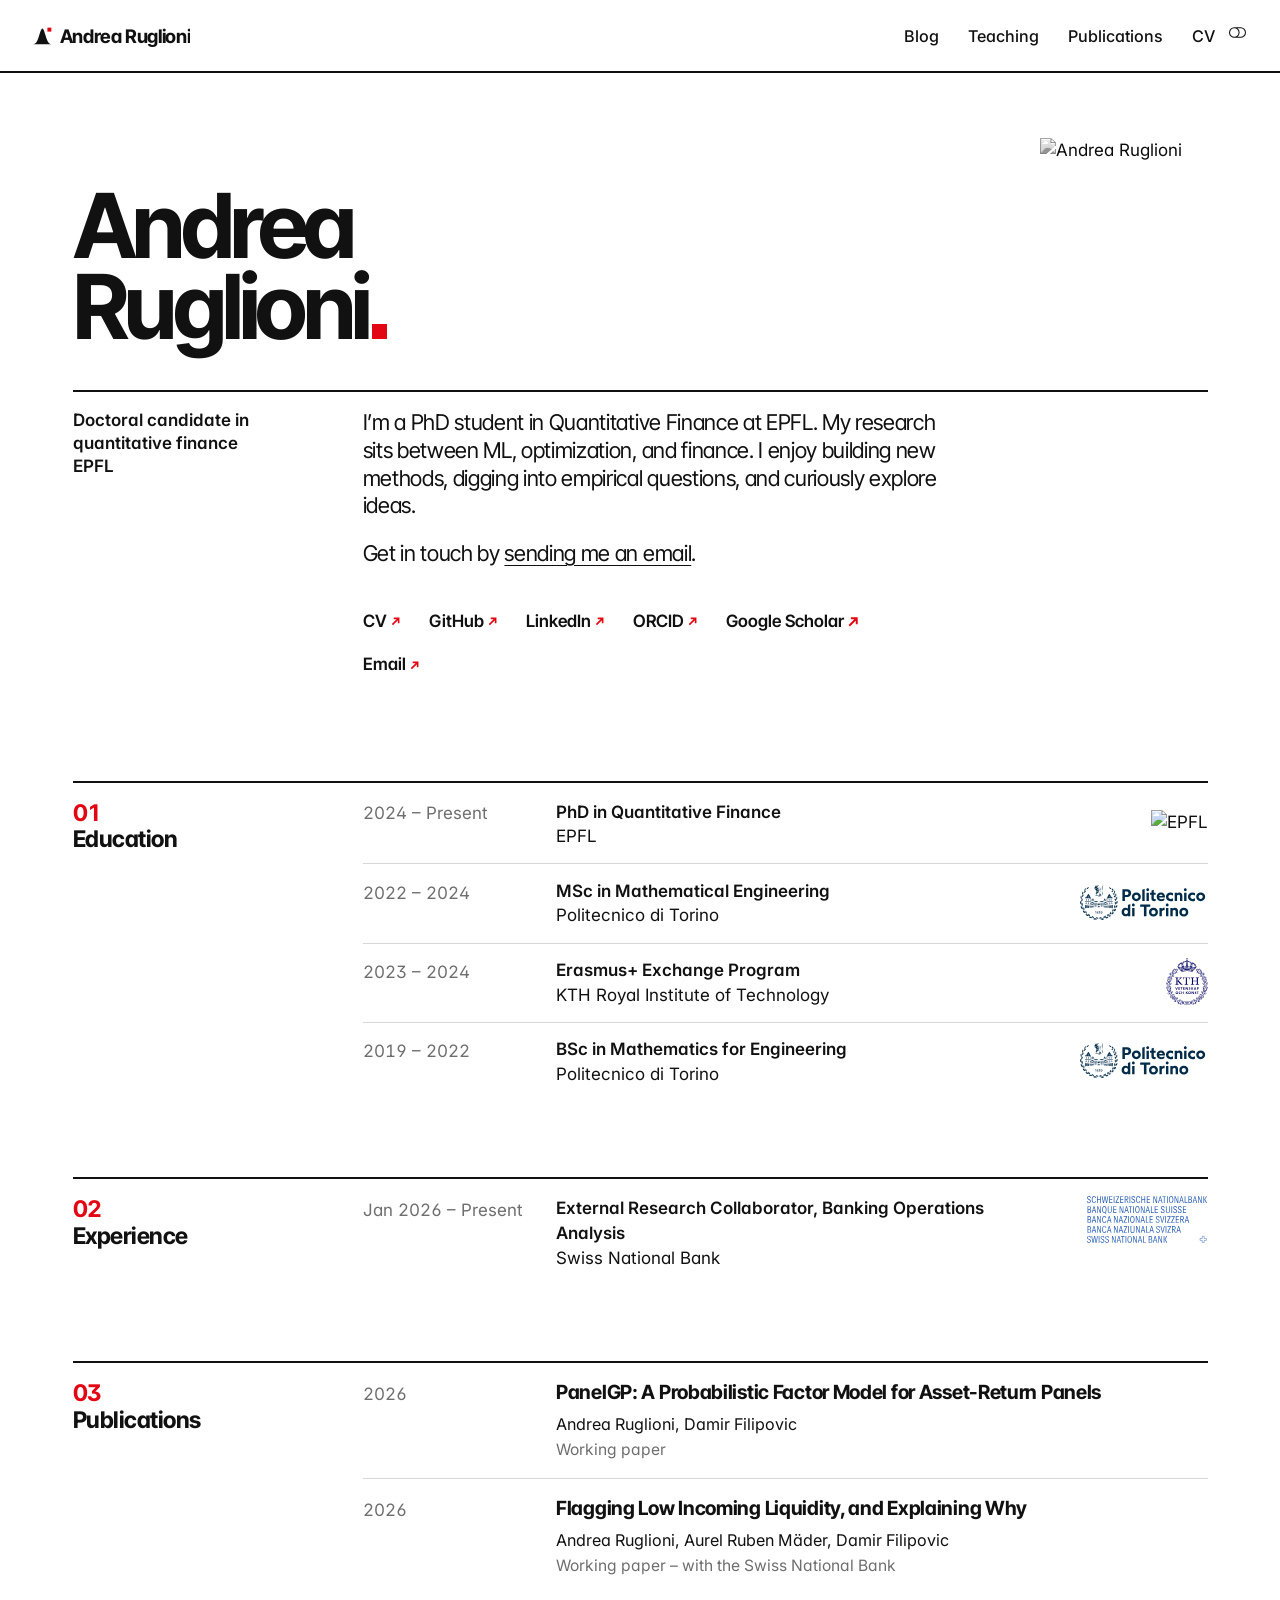
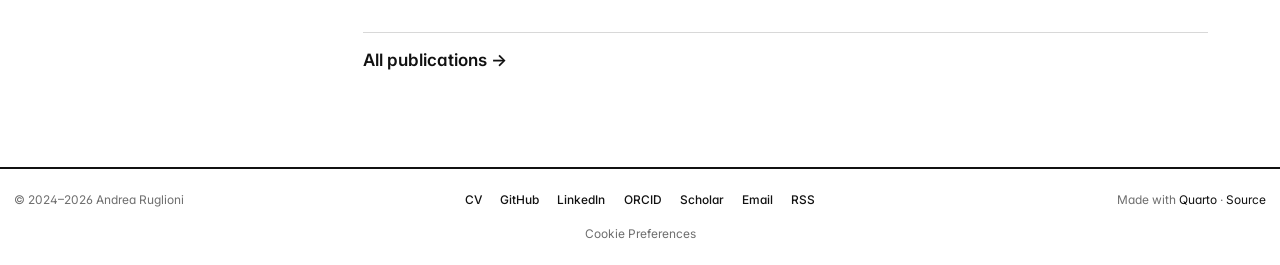
==== commit ded259c8: "Add CV (PDF) to the site; remove WEC paper; fix footer links - Link the redesigned CV from the navba" ====
--- a/docs/index.html
+++ b/docs/index.html
@@ -70,7 +70,7 @@
     const options = {
       valueNames: ['listing-title','listing-author','listing-subtitle','listing-date',{ data: ['index'] },{ data: ['categories'] },{ data: ['listing-date-sort'] },{ data: ['listing-date-modified-sort'] },{ data: ['listing-file-modified-sort'] },{ data: ['listing-reading-time-sort'] },{ data: ['listing-word-count-sort'] }],
       
-      searchColumns: ["listing-project","listing-website","listing-format","listing-page-layout","listing-execute","listing-language","listing-date-format","listing-title-block-banner","listing-title","listing-date","listing-author","listing-categories","listing-description","listing-path","listing-outputHref","listing-date-modified","listing-filename","listing-file-modified","listing-reading-time","listing-word-count","listing-subtitle"],
+      searchColumns: ["listing-project","listing-website","listing-format","listing-page-layout","listing-execute","listing-language","listing-date-format","listing-title-block-banner","listing-title","listing-date","listing-author","listing-categories","listing-subtitle","listing-description","listing-path","listing-outputHref","listing-date-modified","listing-filename","listing-file-modified","listing-reading-time","listing-word-count"],
     };
 
     window['quarto-listings'] = window['quarto-listings'] || {};
@@ -153,6 +153,10 @@
     <a class="nav-link" href="./publications/index.html"> 
 <span class="menu-text">Publications</span></a>
   </li>  
+  <li class="nav-item">
+    <a class="nav-link" href="./assets/cv/Andrea_Ruglioni_CV.pdf"> 
+<span class="menu-text">CV</span></a>
+  </li>  
 </ul>
           </div> <!-- /navcollapse -->
             <div class="quarto-navbar-tools">
@@ -185,9 +189,9 @@
 <p>Doctoral candidate in quantitative finance<br> EPFL</p>
 </div>
 <div class="sw-lede">
-<p>I’m a PhD student in Quantitative Finance at EPFL. My research sits between ML, optimization, and finance – I enjoy both building new methods and digging into empirical questions in these areas.</p>
+<p>I’m a PhD student in Quantitative Finance at EPFL. My research sits between ML, optimization, and finance. I enjoy building new methods, digging into empirical questions, and curiously explore ideas.</p>
 <p>Get in touch by <a href="mailto:andrea.ruglioni@epfl.ch">sending me an email</a>.</p>
-<p><span class="sw-link"><a href="https://github.com/Ruglio">GitHub</a></span> <span class="sw-link"><a href="https://linkedin.com/in/andrea-ruglioni">LinkedIn</a></span> <span class="sw-link"><a href="https://orcid.org/0009-0003-5208-5907">ORCID</a></span> <span class="sw-link"><a href="https://scholar.google.com/citations?user=3sdazUQAAAAJ&amp;hl=en">Google Scholar</a></span> <span class="sw-link"><a href="mailto:andrea.ruglioni@epfl.ch">Email</a></span></p>
+<p><span class="sw-link"><a href="assets/cv/Andrea_Ruglioni_CV.pdf">CV</a></span> <span class="sw-link"><a href="https://github.com/Ruglio">GitHub</a></span> <span class="sw-link"><a href="https://linkedin.com/in/andrea-ruglioni">LinkedIn</a></span> <span class="sw-link"><a href="https://orcid.org/0009-0003-5208-5907">ORCID</a></span> <span class="sw-link"><a href="https://scholar.google.com/citations?user=3sdazUQAAAAJ&amp;hl=en">Google Scholar</a></span> <span class="sw-link"><a href="mailto:andrea.ruglioni@epfl.ch">Email</a></span></p>
 </div>
 </div>
 <section id="education" class="level2 unnumbered unlisted sw-section">
@@ -238,17 +242,6 @@
       <div class="pub-title"><a href="publications/liquidity-monitoring/index.html">Flagging Low Incoming Liquidity, and Explaining Why</a></div>
       <div class="pub-authors">Andrea Ruglioni, Aurel Ruben Mäder, Damir Filipovic</div>
       <div class="pub-venue">Working paper – with the Swiss National Bank</div>
-      
-    </div>
-  </div>
-
-  
-  <div class="pub-item">
-    <div class="pub-year">2024</div>
-    <div class="pub-body">
-      <div class="pub-title"><a href="publications/WEC/index.html">Optimizing wave energy converters: A co-design approach using surrogate modeling</a></div>
-      <div class="pub-authors">Andrea Ruglioni, Edoardo Pasta, Nicolàs Faedo, Paolo Brandimarte</div>
-      
       
     </div>
   </div>
@@ -836,7 +829,7 @@
 <p>© 2024–2026 Andrea Ruglioni</p>
 </div>   
     <div class="nav-footer-center">
-<p><a class="footer-link" href="https://github.com/Ruglio">GitHub</a> <a class="footer-link" href="https://linkedin.com/in/andrea-ruglioni">LinkedIn</a> <a class="footer-link" href="https://orcid.org/0009-0003-5208-5907">ORCID</a> <a class="footer-link" href="https://scholar.google.com/citations?user=3sdazUQAAAAJ&amp;hl=en">Scholar</a> <a class="footer-link" href="mailto:andrea.ruglioni@epfl.ch">Email</a> <a class="footer-link" href="blog/index.xml">RSS</a></p>
+<p><a href="https://ruglio.github.io/WEB_andrearuglioni/assets/cv/Andrea_Ruglioni_CV.pdf" class="footer-link">CV</a> <a href="https://github.com/Ruglio" class="footer-link">GitHub</a> <a href="https://linkedin.com/in/andrea-ruglioni" class="footer-link">LinkedIn</a> <a href="https://orcid.org/0009-0003-5208-5907" class="footer-link">ORCID</a> <a href="https://scholar.google.com/citations?user=3sdazUQAAAAJ&amp;hl=en" class="footer-link">Scholar</a> <a href="mailto:andrea.ruglioni@epfl.ch" class="footer-link">Email</a> <a href="https://ruglio.github.io/WEB_andrearuglioni/blog/index.xml" class="footer-link">RSS</a></p>
 <div class="cookie-consent-footer"><a href="#" id="open_preferences_center">Cookie Preferences</a></div></div>
     <div class="nav-footer-right">
 <p>Made with <a href="https://quarto.org">Quarto</a> · <a href="https://github.com/Ruglio/WEB_andrearuglioni">Source</a></p>
--- a/docs/assets/styles/styles.css
+++ b/docs/assets/styles/styles.css
@@ -51,13 +51,16 @@
     max-height: 26px;
 }
 
-/* Dark mode swaps in the light-on-dark logo (Quarto sets body.quarto-dark). */
-body.quarto-dark .navbar-brand-logo {
-    background: url("../images/logo-dark.svg") no-repeat center / 26px 26px;
-}
-
-body.quarto-dark .navbar-brand-logo .navbar-logo {
-    opacity: 0;
+/* The logo is drawn as a background on the <img> box in both modes (the src is
+   pushed out of view), so light and dark render identically and only the file
+   changes. Quarto sets body.quarto-dark in dark mode. */
+img.navbar-logo {
+    object-position: -9999px 0;
+    background: url("../images/logo.svg") no-repeat center / contain;
+}
+
+body.quarto-dark img.navbar-logo {
+    background-image: url("../images/logo-dark.svg");
 }
 
 .navbar-title {
@@ -97,6 +100,85 @@
     color: var(--sw-ink);
 }
 
+/* Burger: two bars that cross into an X when the menu is open. */
+.navbar-toggler,
+.navbar-toggler:focus {
+    border: none;
+    padding: 0.6rem 0.25rem;
+    box-shadow: none !important;
+}
+
+.navbar-toggler .navbar-toggler-icon {
+    position: relative;
+    width: 22px;
+    height: 14px;
+    background-image: none !important;
+}
+
+.navbar-toggler .navbar-toggler-icon::before,
+.navbar-toggler .navbar-toggler-icon::after {
+    content: "";
+    position: absolute;
+    left: 0;
+    width: 100%;
+    height: 2px;
+    background: var(--sw-ink);
+    transition: top 0.2s ease, transform 0.2s ease;
+}
+
+.navbar-toggler .navbar-toggler-icon::before {
+    top: 2px;
+}
+
+.navbar-toggler .navbar-toggler-icon::after {
+    top: 10px;
+}
+
+.navbar-toggler[aria-expanded="true"] .navbar-toggler-icon::before {
+    top: 6px;
+    transform: rotate(45deg);
+}
+
+.navbar-toggler[aria-expanded="true"] .navbar-toggler-icon::after {
+    top: 6px;
+    transform: rotate(-45deg);
+}
+
+/* Collapsed (phone) menu: large type, hairline rules, red square on the active page. */
+@media (max-width: 991.98px) {
+    .navbar-collapse .navbar-nav {
+        margin-top: 0.85rem;
+        border-top: 1px solid var(--sw-hairline);
+    }
+
+    .navbar-collapse .nav-item {
+        border-bottom: 1px solid var(--sw-hairline);
+    }
+
+    .navbar-collapse .nav-item:last-child {
+        border-bottom: none;
+    }
+
+    .navbar .navbar-collapse .nav-link {
+        display: flex;
+        align-items: center;
+        justify-content: space-between;
+        font-family: var(--sw-display);
+        font-size: 1.6rem;
+        font-weight: 700;
+        letter-spacing: -0.025em;
+        padding: 0.75rem 0 !important;
+    }
+
+    .navbar .navbar-collapse .nav-link.active::before {
+        position: static;
+        order: 2;
+        width: 0.6rem;
+        height: 0.6rem;
+        transform: none;
+    }
+}
+
 /* ---------- Headings ---------- */
 
 h1, h2, h3, h4, h5, h6,
@@ -321,9 +403,16 @@
     text-decoration: none;
 }
 
+/* North-east arrow drawn as a vector mask: the U+2197 character renders as an emoji on phones. */
 .sw-link a::after {
-    content: "\2009\2197";
-    color: var(--sw-red);
+    content: "";
+    display: inline-block;
+    width: 0.55em;
+    height: 0.55em;
+    margin-left: 0.25em;
+    background-color: var(--sw-red);
+    -webkit-mask: url("data:image/svg+xml,%3Csvg xmlns='http://www.w3.org/2000/svg' viewBox='0 0 10 10'%3E%3Cpath d='M1.5 8.5L8.5 1.5M3 1.5h5.5V7' fill='none' stroke='black' stroke-width='1.8'/%3E%3C/svg%3E") no-repeat center / contain;
+    mask: url("data:image/svg+xml,%3Csvg xmlns='http://www.w3.org/2000/svg' viewBox='0 0 10 10'%3E%3Cpath d='M1.5 8.5L8.5 1.5M3 1.5h5.5V7' fill='none' stroke='black' stroke-width='1.8'/%3E%3C/svg%3E") no-repeat center / contain;
 }
 
 /* ---------- Numbered sections ---------- */
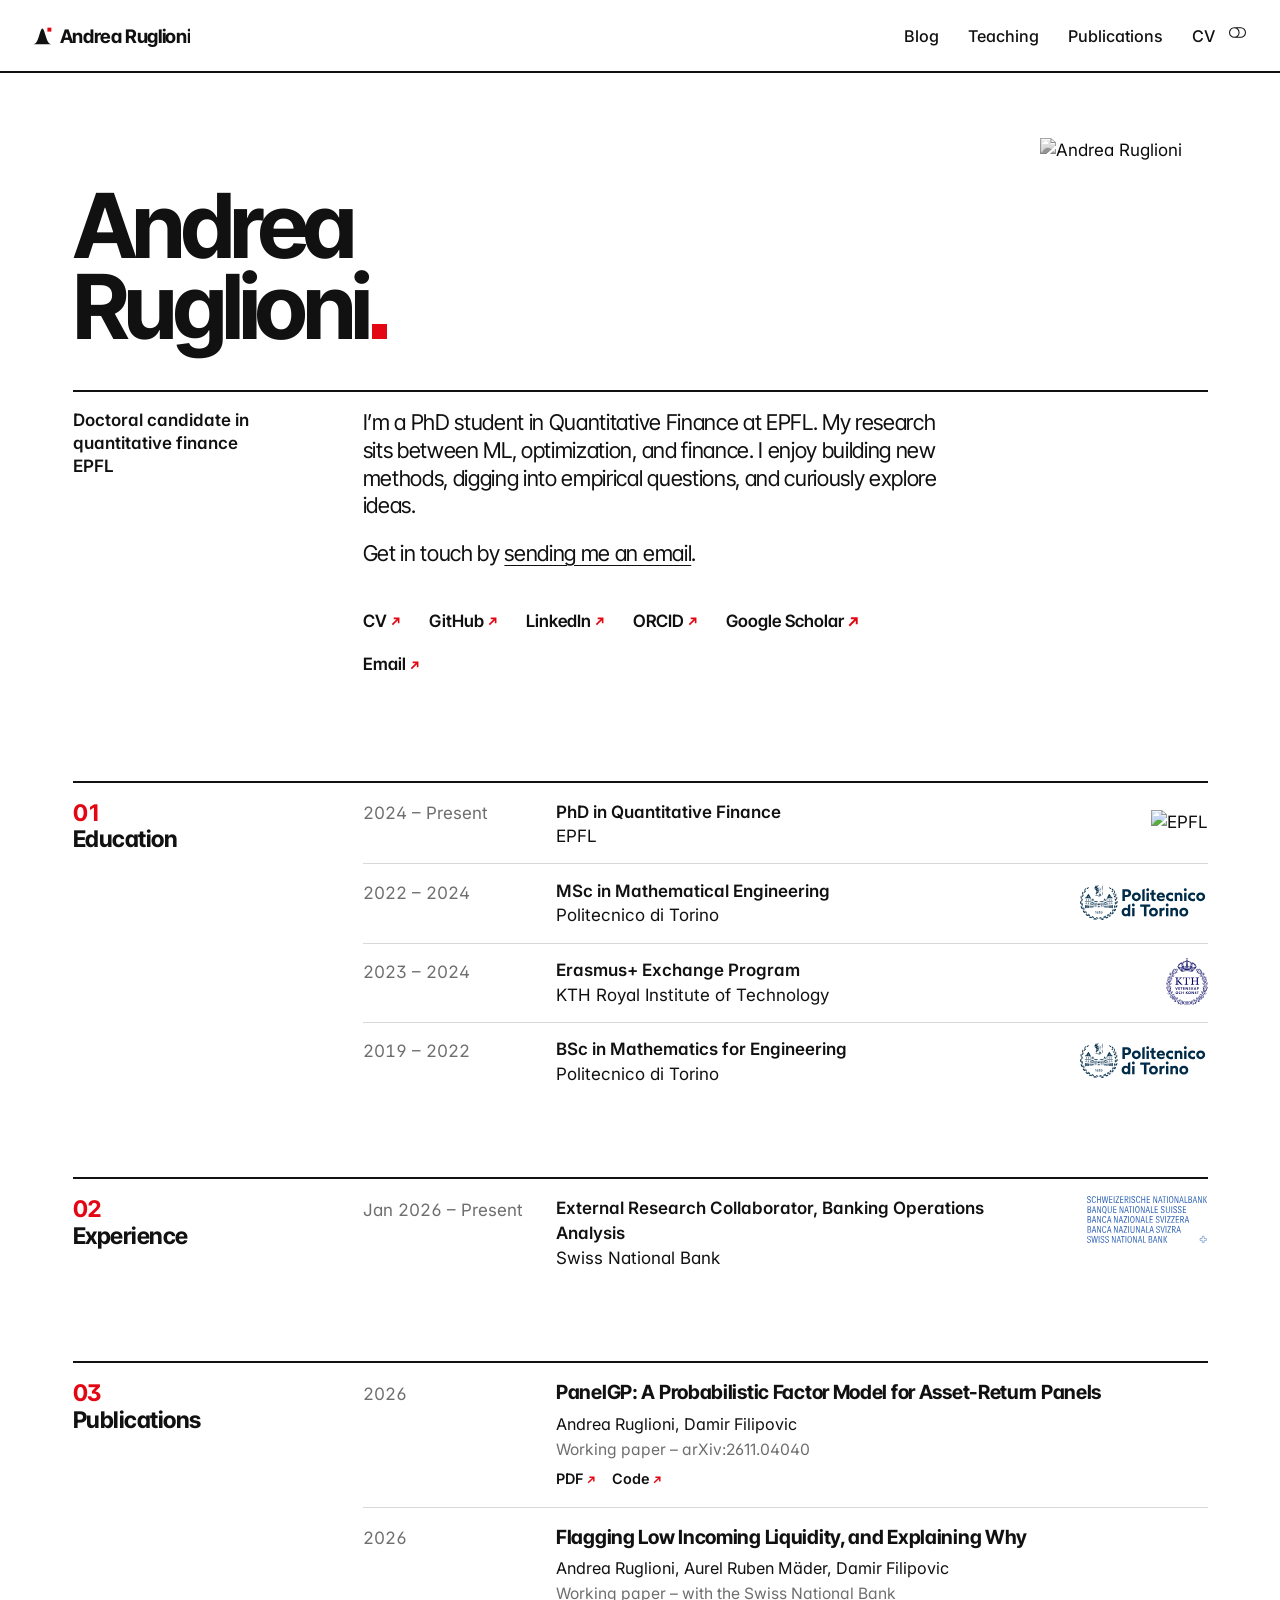
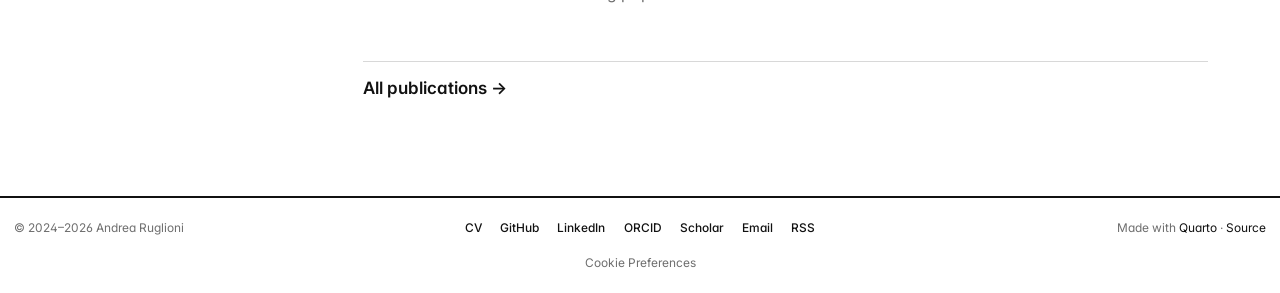
==== commit 95fa3cbb: "PanelGP: arXiv PDF and code links, official abstract, summary, replication notes and citation Co-Aut" ====
--- a/docs/index.html
+++ b/docs/index.html
@@ -70,7 +70,7 @@
     const options = {
       valueNames: ['listing-title','listing-author','listing-subtitle','listing-date',{ data: ['index'] },{ data: ['categories'] },{ data: ['listing-date-sort'] },{ data: ['listing-date-modified-sort'] },{ data: ['listing-file-modified-sort'] },{ data: ['listing-reading-time-sort'] },{ data: ['listing-word-count-sort'] }],
       
-      searchColumns: ["listing-project","listing-website","listing-format","listing-page-layout","listing-execute","listing-language","listing-date-format","listing-title-block-banner","listing-title","listing-date","listing-author","listing-categories","listing-subtitle","listing-description","listing-path","listing-outputHref","listing-date-modified","listing-filename","listing-file-modified","listing-reading-time","listing-word-count"],
+      searchColumns: ["listing-project","listing-website","listing-format","listing-page-layout","listing-execute","listing-language","listing-date-format","listing-title-block-banner","listing-title","listing-date","listing-author","listing-categories","listing-subtitle","listing-description","listing-path","listing-outputHref","listing-date-modified","listing-filename","listing-file-modified","listing-reading-time","listing-word-count","listing-pdf","listing-code","listing-google-scholar","listing-citation"],
     };
 
     window['quarto-listings'] = window['quarto-listings'] || {};
@@ -230,7 +230,14 @@
     <div class="pub-body">
       <div class="pub-title"><a href="publications/panelgp/index.html">PanelGP: A Probabilistic Factor Model for Asset-Return Panels</a></div>
       <div class="pub-authors">Andrea Ruglioni, Damir Filipovic</div>
-      <div class="pub-venue">Working paper</div>
+      <div class="pub-venue">Working paper – arXiv:2611.04040</div>
+      
+      <div class="pub-links">
+        <a href="https://arxiv.org/pdf/2611.04040">PDF</a>
+        <a href="https://github.com/Ruglio/PanelGP">Code</a>
+        
+        
+      </div>
       
     </div>
   </div>
--- a/docs/assets/styles/styles.css
+++ b/docs/assets/styles/styles.css
@@ -399,12 +399,14 @@
     white-space: nowrap;
 }
 
-.sw-link a {
+.sw-link a,
+.pub-links a {
     text-decoration: none;
 }
 
 /* North-east arrow drawn as a vector mask: the U+2197 character renders as an emoji on phones. */
-.sw-link a::after {
+.sw-link a::after,
+.pub-links a::after {
     content: "";
     display: inline-block;
     width: 0.55em;
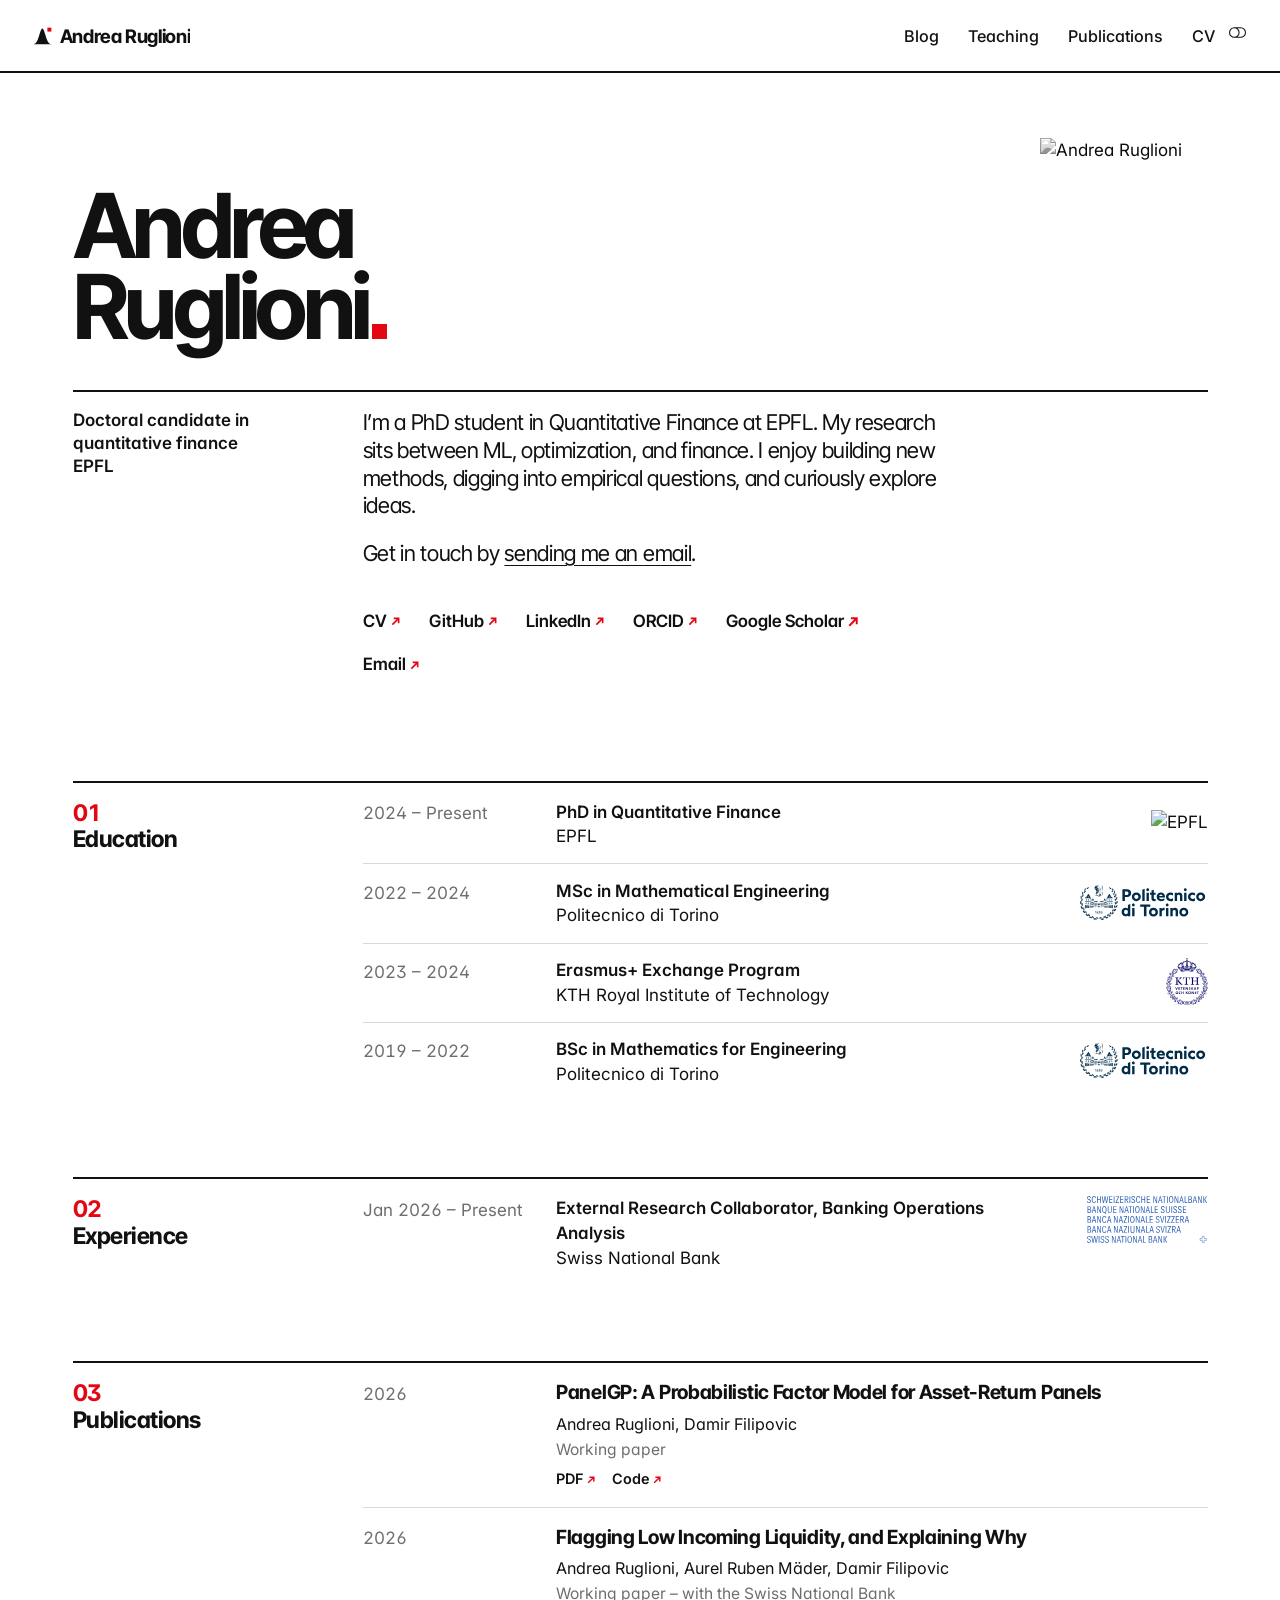
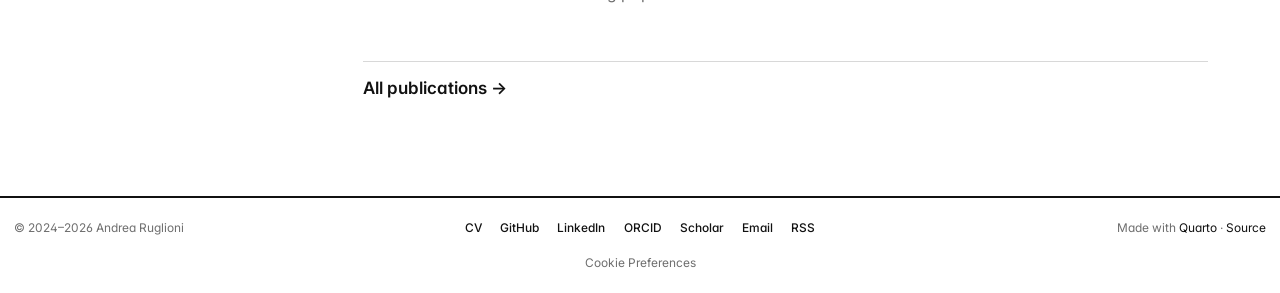
==== commit c364f509: "PanelGP page: model definition and results chart; external links open in new tabs - In brief: the mo" ====
--- a/docs/index.html
+++ b/docs/index.html
@@ -70,7 +70,7 @@
     const options = {
       valueNames: ['listing-title','listing-author','listing-subtitle','listing-date',{ data: ['index'] },{ data: ['categories'] },{ data: ['listing-date-sort'] },{ data: ['listing-date-modified-sort'] },{ data: ['listing-file-modified-sort'] },{ data: ['listing-reading-time-sort'] },{ data: ['listing-word-count-sort'] }],
       
-      searchColumns: ["listing-project","listing-website","listing-format","listing-page-layout","listing-execute","listing-language","listing-date-format","listing-title-block-banner","listing-title","listing-date","listing-author","listing-categories","listing-subtitle","listing-description","listing-path","listing-outputHref","listing-date-modified","listing-filename","listing-file-modified","listing-reading-time","listing-word-count","listing-pdf","listing-code","listing-google-scholar","listing-citation"],
+      searchColumns: ["listing-project","listing-website","listing-format","listing-page-layout","listing-execute","listing-language","listing-date-format","listing-title-block-banner","listing-title","listing-date","listing-author","listing-categories","listing-subtitle","listing-description","listing-path","listing-outputHref","listing-date-modified","listing-filename","listing-file-modified","listing-reading-time","listing-word-count","listing-pdf","listing-code","listing-html-math-method","listing-resources","listing-google-scholar","listing-citation"],
     };
 
     window['quarto-listings'] = window['quarto-listings'] || {};
@@ -230,11 +230,11 @@
     <div class="pub-body">
       <div class="pub-title"><a href="publications/panelgp/index.html">PanelGP: A Probabilistic Factor Model for Asset-Return Panels</a></div>
       <div class="pub-authors">Andrea Ruglioni, Damir Filipovic</div>
-      <div class="pub-venue">Working paper – arXiv:2611.04040</div>
+      <div class="pub-venue">Working paper</div>
       
       <div class="pub-links">
-        <a href="https://arxiv.org/pdf/2611.04040">PDF</a>
-        <a href="https://github.com/Ruglio/PanelGP">Code</a>
+        <a href="https://arxiv.org/pdf/2611.04040" target="_blank" rel="noopener">PDF</a>
+        <a href="https://github.com/Ruglio/PanelGP" target="_blank" rel="noopener">Code</a>
         
         
       </div>
@@ -515,6 +515,11 @@
         if (link.dataset.originalHref !== undefined) {
           link.href = link.dataset.originalHref;
         }
+          // target, if specified
+          link.setAttribute("target", "_blank");
+          if (link.getAttribute("rel") === null) {
+            link.setAttribute("rel", "noopener");
+          }
       }
     }
   function tippyHover(el, contentFn, onTriggerFn, onUntriggerFn) {
--- a/docs/assets/styles/styles.css
+++ b/docs/assets/styles/styles.css
@@ -622,6 +622,165 @@
     grid-column: 3 / -1;
 }
 
+/* ---------- Paper pages: headline numbers and results chart ---------- */
+
+.pg-stats {
+    display: grid;
+    grid-template-columns: repeat(3, minmax(0, 1fr));
+    column-gap: var(--sw-gutter);
+    border-top: var(--sw-rule) solid var(--sw-ink);
+    margin: 1.5rem 0 2rem;
+}
+
+.pg-stat {
+    padding-top: 0.75rem;
+}
+
+.pg-stat p {
+    margin: 0;
+}
+
+.pg-stat-value {
+    display: block;
+    font-family: var(--sw-display);
+    font-size: 2.6rem;
+    font-weight: 700;
+    letter-spacing: -0.04em;
+    line-height: 1;
+    font-variant-numeric: tabular-nums;
+}
+
+.pg-stat:first-child .pg-stat-value {
+    color: var(--sw-red);
+}
+
+.pg-stat-label {
+    display: block;
+    margin-top: 0.5rem;
+    font-size: 0.88rem;
+    line-height: 1.35;
+    color: var(--sw-muted);
+}
+
+/* Series colours: emphasis on PanelGP (red), context in two grays.
+   Set with CSS so they follow the light/dark toggle without re-rendering. */
+.pg-chart {
+    --pg-s0: var(--sw-red);
+    --pg-s1: #555555;
+    --pg-s2: #a3a3a3;
+    margin: 0;
+}
+
+body.quarto-dark .pg-chart {
+    --pg-s1: #9a9a9a;
+    --pg-s2: #5a5a5a;
+}
+
+/* Plot allows one class per mark, hence the combined names. */
+.pg-chart .pg-line-s0, .pg-chart .pg-line-s0 * { stroke: var(--pg-s0); }
+.pg-chart .pg-line-s1, .pg-chart .pg-line-s1 * { stroke: var(--pg-s1); }
+.pg-chart .pg-line-s2, .pg-chart .pg-line-s2 * { stroke: var(--pg-s2); }
+
+/* Dots get a 2px surface ring so overlapping markers stay separate. */
+.pg-chart [class^="pg-dot-s"], .pg-chart [class^="pg-dot-s"] * { stroke: var(--sw-paper); stroke-width: 2px; }
+.pg-chart .pg-dot-s0, .pg-chart .pg-dot-s0 * { fill: var(--pg-s0); }
+.pg-chart .pg-dot-s1, .pg-chart .pg-dot-s1 * { fill: var(--pg-s1); }
+.pg-chart .pg-dot-s2, .pg-chart .pg-dot-s2 * { fill: var(--pg-s2); }
+
+.pg-chart .pg-band-s0, .pg-chart .pg-band-s0 * { fill: var(--pg-s0); fill-opacity: 0.12; }
+.pg-chart .pg-band-s1, .pg-chart .pg-band-s1 * { fill: var(--pg-s1); fill-opacity: 0.12; }
+
+/* Wide display equations scroll inside the column instead of the page. */
+.katex-display {
+    overflow-x: auto;
+    overflow-y: hidden;
+    padding: 0.25rem 0;
+}
+
+/* Citation BibTeX box: readable in both modes. */
+.quarto-appendix-bibtex,
+.quarto-appendix-bibtex code {
+    color: var(--sw-ink);
+    background: var(--sw-surface);
+    border: none;
+}
+
+.pg-chart .pg-ref, .pg-chart .pg-ref * { stroke: var(--sw-muted); }
+.pg-chart .pg-ref-label, .pg-chart .pg-ref-label * { fill: var(--sw-muted); }
+
+.pg-legend {
+    display: flex;
+    flex-wrap: wrap;
+    gap: 0.4rem 1.5rem;
+    font-size: 0.88rem;
+    margin-bottom: 0.75rem;
+}
+
+.pg-key {
+    display: inline-flex;
+    align-items: center;
+    gap: 0.45rem;
+}
+
+.pg-swatch {
+    width: 1.1rem;
+    height: 2px;
+    background: var(--pg-s0);
+}
+
+.pg-swatch.pg-s1 { background: var(--pg-s1); }
+.pg-swatch.pg-s2 { background: var(--pg-s2); }
+
+.pg-panels {
+    display: grid;
+    grid-template-columns: repeat(2, minmax(0, 1fr));
+    gap: 2rem;
+}
+
+.pg-panels svg {
+    width: 100%;
+    height: auto;
+    max-width: none;
+}
+
+@media (max-width: 767.98px) {
+    .pg-panels {
+        grid-template-columns: minmax(0, 1fr);
+    }
+}
+
+.pg-chart figcaption {
+    margin-top: 0.75rem;
+}
+
+.pg-table {
+    margin-top: 0.75rem;
+    font-size: 0.88rem;
+}
+
+.pg-table summary {
+    cursor: pointer;
+    font-weight: 600;
+}
+
+.pg-table table {
+    margin-top: 0.5rem;
+    width: 100%;
+    font-variant-numeric: tabular-nums;
+}
+
+.pg-table td, .pg-table th {
+    padding: 0.2rem 0.75rem 0.2rem 0;
+    border-bottom: 1px solid var(--sw-hairline);
+    text-align: left;
+}
+
+@media (max-width: 767.98px) {
+    .pg-stats {
+        grid-template-columns: minmax(0, 1fr);
+    }
+}
+
 /* ---------- Blog listing ---------- */
 
 .quarto-listing-default {
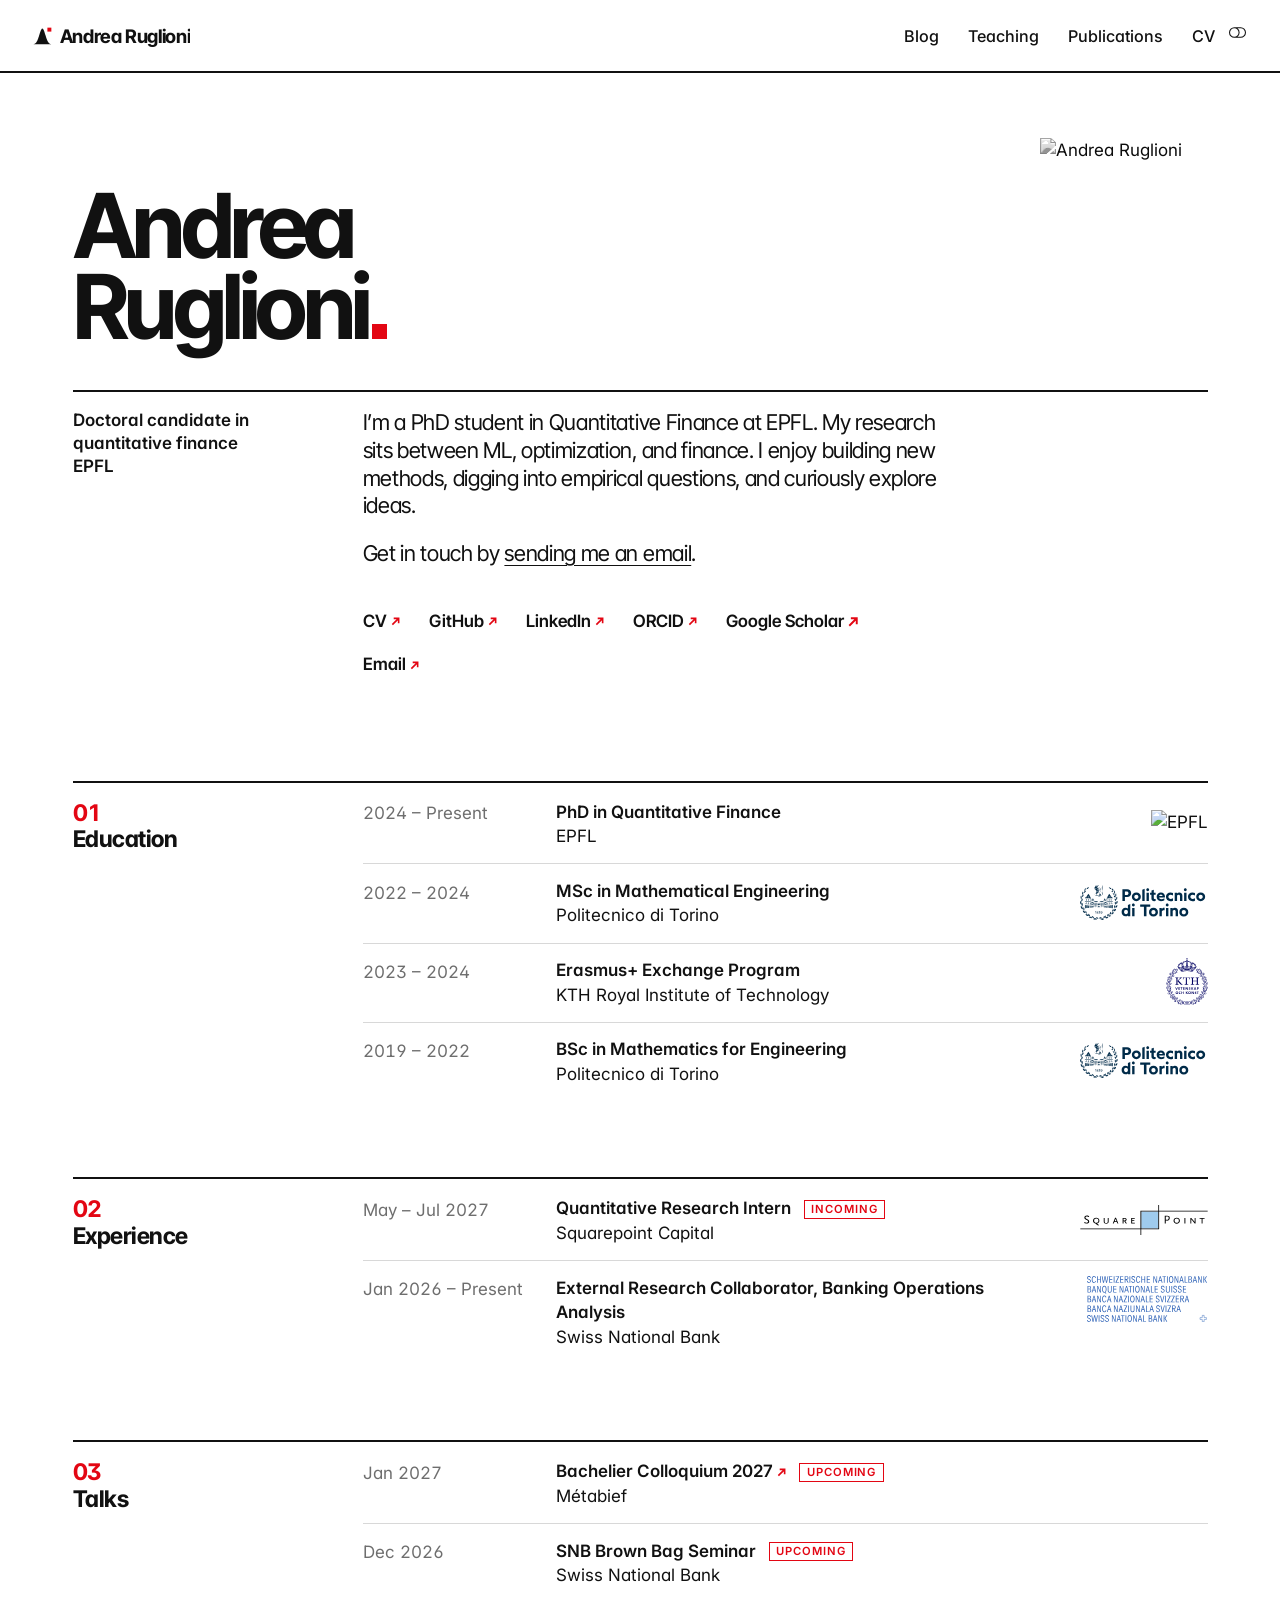
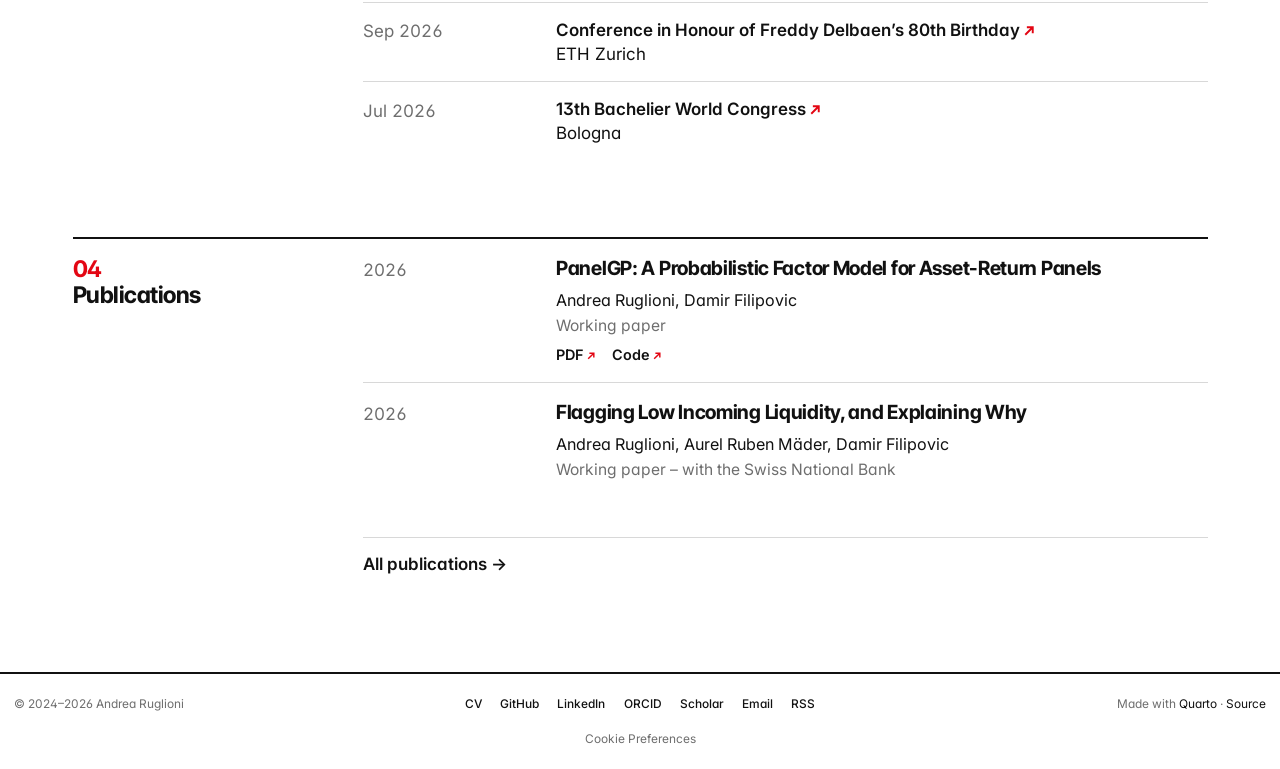
==== commit 79a24652: "Add Talks section, Squarepoint internship, and updated CV - Homepage: new Talks section (upcoming an" ====
--- a/docs/index.html
+++ b/docs/index.html
@@ -215,7 +215,27 @@
 <h2 class="unnumbered unlisted anchored" data-anchor-id="experience">Experience</h2>
 <div class="sw-rows">
 <div class="sw-row">
+<p><span class="sw-when">May – Jul 2027</span> <span class="sw-what"><strong>Quantitative Research Intern</strong> <span class="sw-tag">Incoming</span><br>Squarepoint Capital</span> <span class="sw-logo"><img src="assets/images/squarepoint.svg" class="nolightbox img-fluid" alt="Squarepoint Capital"></span></p>
+</div>
+<div class="sw-row">
 <p><span class="sw-when">Jan 2026 – Present</span> <span class="sw-what"><strong>External Research Collaborator, Banking Operations Analysis</strong><br>Swiss National Bank</span> <span class="sw-logo"><img src="assets/images/snb.svg" class="nolightbox img-fluid" alt="Swiss National Bank"></span></p>
+</div>
+</div>
+</section>
+<section id="talks" class="level2 unnumbered unlisted sw-section">
+<h2 class="unnumbered unlisted anchored" data-anchor-id="talks">Talks</h2>
+<div class="sw-rows">
+<div class="sw-row">
+<p><span class="sw-when">Jan 2027</span> <span class="sw-what"><strong><a href="https://bachelier27.sciencesconf.org/">Bachelier Colloquium 2027</a></strong> <span class="sw-tag">Upcoming</span><br>Métabief</span></p>
+</div>
+<div class="sw-row">
+<p><span class="sw-when">Dec 2026</span> <span class="sw-what"><strong>SNB Brown Bag Seminar</strong> <span class="sw-tag">Upcoming</span><br>Swiss National Bank</span></p>
+</div>
+<div class="sw-row">
+<p><span class="sw-when">Sep 2026</span> <span class="sw-what"><strong><a href="https://risklab.ethz.ch/news-and-events/conference-delbaen.html">Conference in Honour of Freddy Delbaen’s 80th Birthday</a></strong><br>ETH Zurich</span></p>
+</div>
+<div class="sw-row">
+<p><span class="sw-when">Jul 2026</span> <span class="sw-what"><strong><a href="https://eventi.unibo.it/bachelier">13th Bachelier World Congress</a></strong><br>Bologna</span></p>
 </div>
 </div>
 </section>
--- a/docs/assets/styles/styles.css
+++ b/docs/assets/styles/styles.css
@@ -400,13 +400,15 @@
 }
 
 .sw-link a,
-.pub-links a {
+.pub-links a,
+.sw-what strong a {
     text-decoration: none;
 }
 
 /* North-east arrow drawn as a vector mask: the U+2197 character renders as an emoji on phones. */
 .sw-link a::after,
-.pub-links a::after {
+.pub-links a::after,
+.sw-what strong a::after {
     content: "";
     display: inline-block;
     width: 0.55em;
@@ -506,6 +508,21 @@
     font-weight: 600;
 }
 
+/* "Upcoming" / "Incoming" label next to an entry that hasn't happened yet. */
+.sw-tag {
+    display: inline-block;
+    margin-left: 0.45rem;
+    padding: 0 0.4rem;
+    font-size: 0.66rem;
+    font-weight: 600;
+    line-height: 1.5;
+    letter-spacing: 0.08em;
+    text-transform: uppercase;
+    color: var(--sw-red);
+    border: 1px solid var(--sw-red);
+    vertical-align: 0.12em;
+}
+
 .sw-what > p:last-child {
     margin-bottom: 0;
 }
@@ -622,45 +639,7 @@
     grid-column: 3 / -1;
 }
 
-/* ---------- Paper pages: headline numbers and results chart ---------- */
-
-.pg-stats {
-    display: grid;
-    grid-template-columns: repeat(3, minmax(0, 1fr));
-    column-gap: var(--sw-gutter);
-    border-top: var(--sw-rule) solid var(--sw-ink);
-    margin: 1.5rem 0 2rem;
-}
-
-.pg-stat {
-    padding-top: 0.75rem;
-}
-
-.pg-stat p {
-    margin: 0;
-}
-
-.pg-stat-value {
-    display: block;
-    font-family: var(--sw-display);
-    font-size: 2.6rem;
-    font-weight: 700;
-    letter-spacing: -0.04em;
-    line-height: 1;
-    font-variant-numeric: tabular-nums;
-}
-
-.pg-stat:first-child .pg-stat-value {
-    color: var(--sw-red);
-}
-
-.pg-stat-label {
-    display: block;
-    margin-top: 0.5rem;
-    font-size: 0.88rem;
-    line-height: 1.35;
-    color: var(--sw-muted);
-}
+/* ---------- Paper pages: results chart ---------- */
 
 /* Series colours: emphasis on PanelGP (red), context in two grays.
    Set with CSS so they follow the light/dark toggle without re-rendering. */
@@ -773,12 +752,6 @@
     padding: 0.2rem 0.75rem 0.2rem 0;
     border-bottom: 1px solid var(--sw-hairline);
     text-align: left;
-}
-
-@media (max-width: 767.98px) {
-    .pg-stats {
-        grid-template-columns: minmax(0, 1fr);
-    }
 }
 
 /* ---------- Blog listing ---------- */
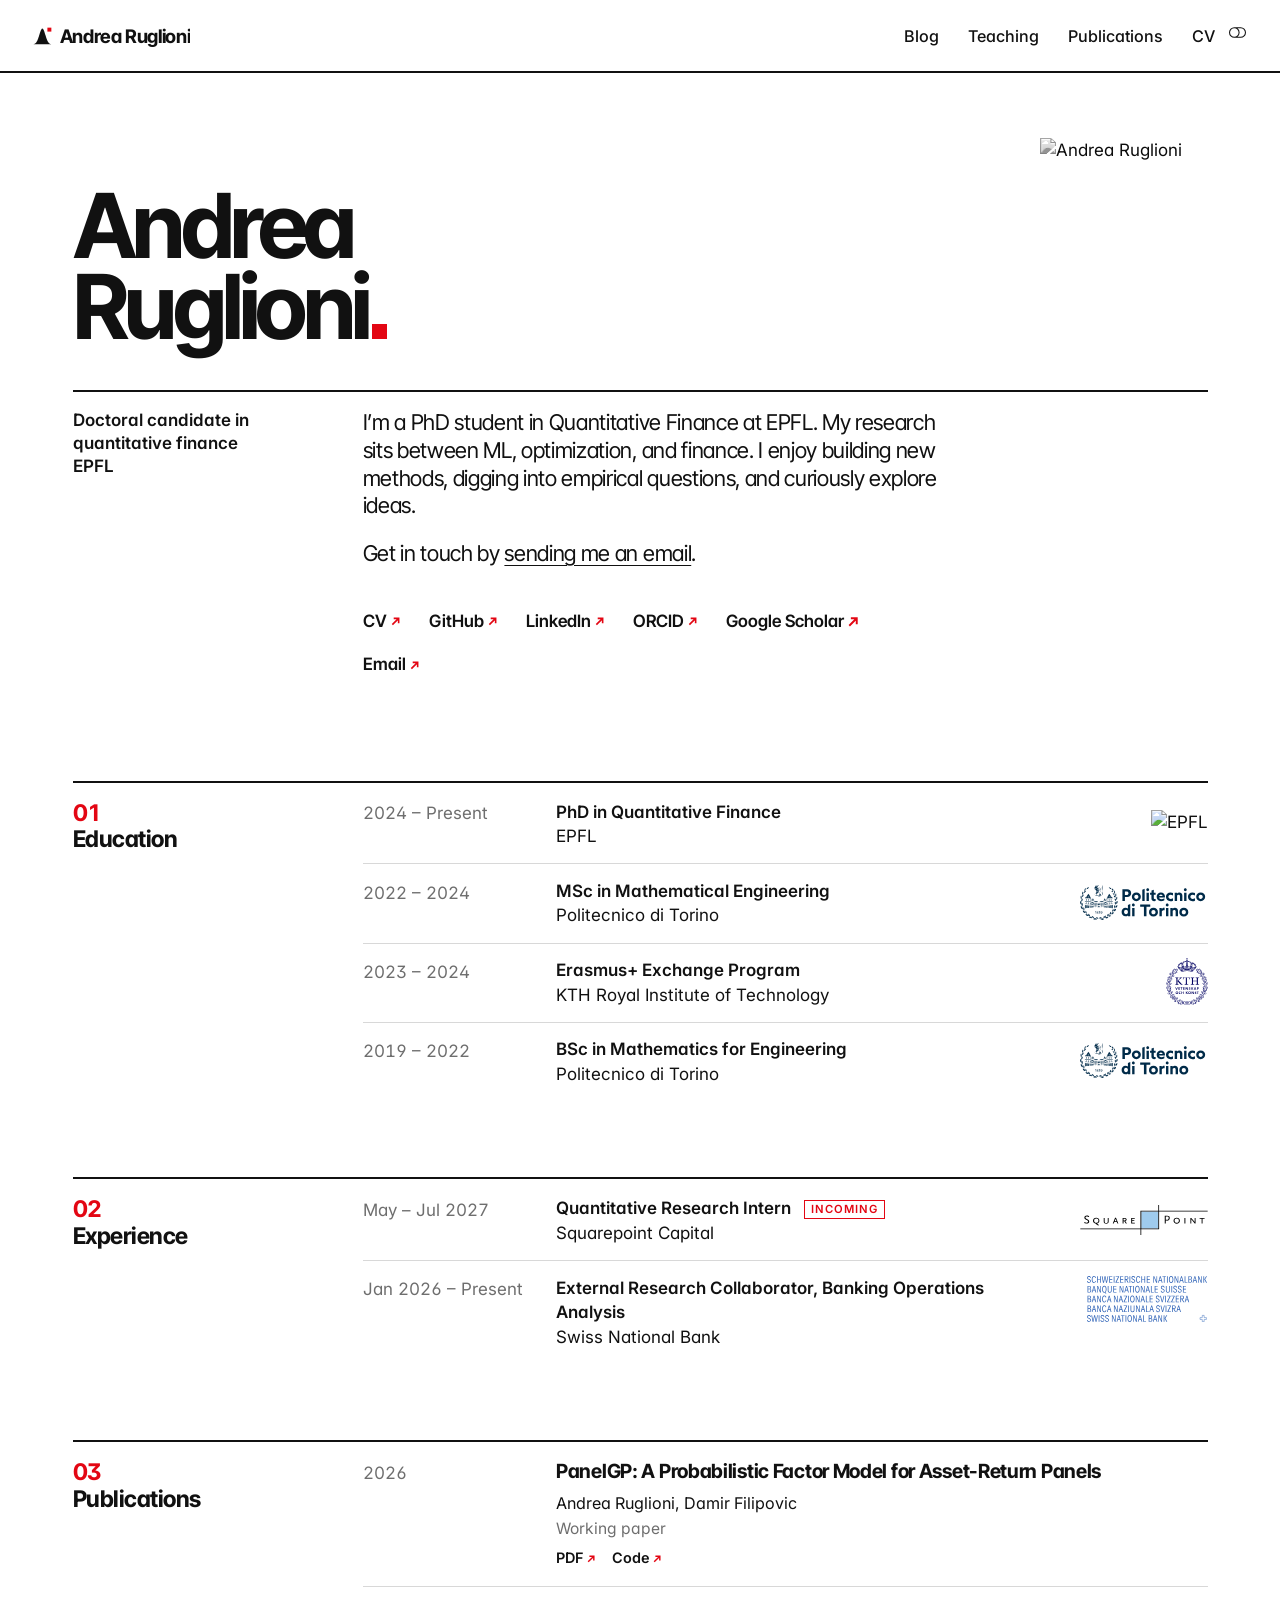
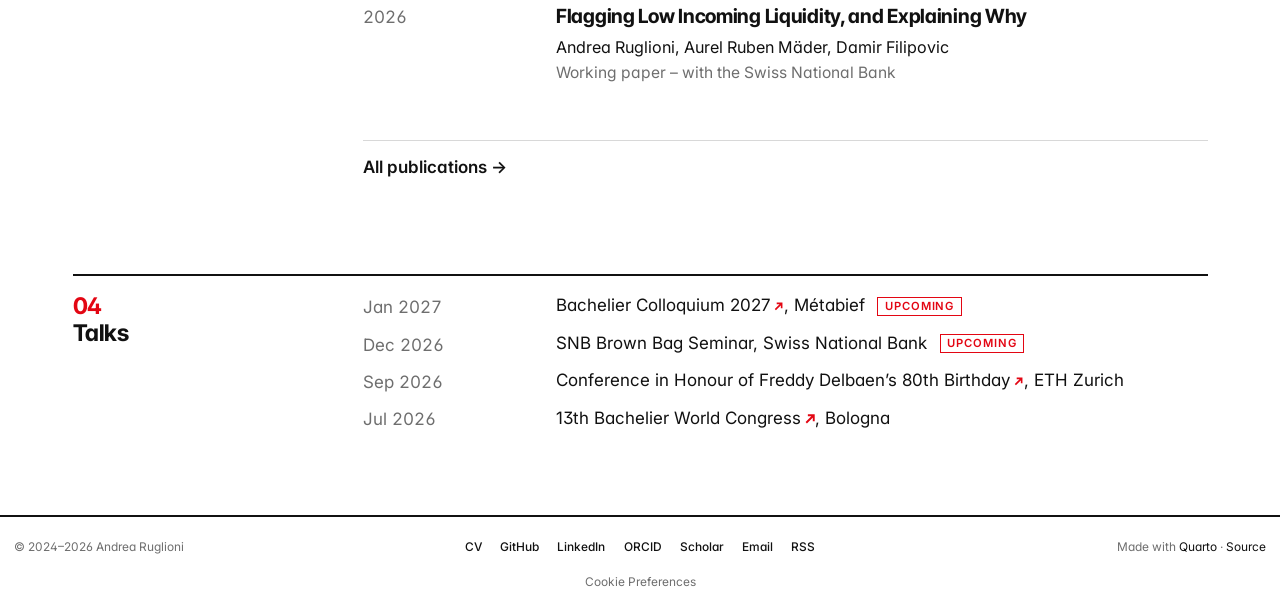
==== commit af16929d: "Move Talks below Publications as a compact list; open CV in a new tab Co-Authored-By: Claude Opus 5." ====
--- a/docs/index.html
+++ b/docs/index.html
@@ -154,7 +154,7 @@
 <span class="menu-text">Publications</span></a>
   </li>  
   <li class="nav-item">
-    <a class="nav-link" href="./assets/cv/Andrea_Ruglioni_CV.pdf"> 
+    <a class="nav-link" href="./assets/cv/Andrea_Ruglioni_CV.pdf" target="_blank"> 
 <span class="menu-text">CV</span></a>
   </li>  
 </ul>
@@ -191,7 +191,7 @@
 <div class="sw-lede">
 <p>I’m a PhD student in Quantitative Finance at EPFL. My research sits between ML, optimization, and finance. I enjoy building new methods, digging into empirical questions, and curiously explore ideas.</p>
 <p>Get in touch by <a href="mailto:andrea.ruglioni@epfl.ch">sending me an email</a>.</p>
-<p><span class="sw-link"><a href="assets/cv/Andrea_Ruglioni_CV.pdf">CV</a></span> <span class="sw-link"><a href="https://github.com/Ruglio">GitHub</a></span> <span class="sw-link"><a href="https://linkedin.com/in/andrea-ruglioni">LinkedIn</a></span> <span class="sw-link"><a href="https://orcid.org/0009-0003-5208-5907">ORCID</a></span> <span class="sw-link"><a href="https://scholar.google.com/citations?user=3sdazUQAAAAJ&amp;hl=en">Google Scholar</a></span> <span class="sw-link"><a href="mailto:andrea.ruglioni@epfl.ch">Email</a></span></p>
+<p><span class="sw-link"><a href="assets/cv/Andrea_Ruglioni_CV.pdf" target="_blank" rel="noopener">CV</a></span> <span class="sw-link"><a href="https://github.com/Ruglio">GitHub</a></span> <span class="sw-link"><a href="https://linkedin.com/in/andrea-ruglioni">LinkedIn</a></span> <span class="sw-link"><a href="https://orcid.org/0009-0003-5208-5907">ORCID</a></span> <span class="sw-link"><a href="https://scholar.google.com/citations?user=3sdazUQAAAAJ&amp;hl=en">Google Scholar</a></span> <span class="sw-link"><a href="mailto:andrea.ruglioni@epfl.ch">Email</a></span></p>
 </div>
 </div>
 <section id="education" class="level2 unnumbered unlisted sw-section">
@@ -219,23 +219,6 @@
 </div>
 <div class="sw-row">
 <p><span class="sw-when">Jan 2026 – Present</span> <span class="sw-what"><strong>External Research Collaborator, Banking Operations Analysis</strong><br>Swiss National Bank</span> <span class="sw-logo"><img src="assets/images/snb.svg" class="nolightbox img-fluid" alt="Swiss National Bank"></span></p>
-</div>
-</div>
-</section>
-<section id="talks" class="level2 unnumbered unlisted sw-section">
-<h2 class="unnumbered unlisted anchored" data-anchor-id="talks">Talks</h2>
-<div class="sw-rows">
-<div class="sw-row">
-<p><span class="sw-when">Jan 2027</span> <span class="sw-what"><strong><a href="https://bachelier27.sciencesconf.org/">Bachelier Colloquium 2027</a></strong> <span class="sw-tag">Upcoming</span><br>Métabief</span></p>
-</div>
-<div class="sw-row">
-<p><span class="sw-when">Dec 2026</span> <span class="sw-what"><strong>SNB Brown Bag Seminar</strong> <span class="sw-tag">Upcoming</span><br>Swiss National Bank</span></p>
-</div>
-<div class="sw-row">
-<p><span class="sw-when">Sep 2026</span> <span class="sw-what"><strong><a href="https://risklab.ethz.ch/news-and-events/conference-delbaen.html">Conference in Honour of Freddy Delbaen’s 80th Birthday</a></strong><br>ETH Zurich</span></p>
-</div>
-<div class="sw-row">
-<p><span class="sw-when">Jul 2026</span> <span class="sw-what"><strong><a href="https://eventi.unibo.it/bachelier">13th Bachelier World Congress</a></strong><br>Bologna</span></p>
 </div>
 </div>
 </section>
@@ -279,6 +262,17 @@
 </div>
 </div>
 <p><a href="./publications/index.html" class="sw-more">All publications →</a></p>
+</section>
+<section id="talks" class="level2 unnumbered unlisted sw-section">
+<h2 class="unnumbered unlisted anchored" data-anchor-id="talks">Talks</h2>
+<div class="sw-list">
+<ul>
+<li><span class="sw-when">Jan 2027</span> <span class="sw-what"><a href="https://bachelier27.sciencesconf.org/">Bachelier Colloquium 2027</a>, Métabief <span class="sw-tag">Upcoming</span></span></li>
+<li><span class="sw-when">Dec 2026</span> <span class="sw-what">SNB Brown Bag Seminar, Swiss National Bank <span class="sw-tag">Upcoming</span></span></li>
+<li><span class="sw-when">Sep 2026</span> <span class="sw-what"><a href="https://risklab.ethz.ch/news-and-events/conference-delbaen.html">Conference in Honour of Freddy Delbaen’s 80th Birthday</a>, ETH Zurich</span></li>
+<li><span class="sw-when">Jul 2026</span> <span class="sw-what"><a href="https://eventi.unibo.it/bachelier">13th Bachelier World Congress</a>, Bologna</span></li>
+</ul>
+</div>
 </section>
 
 
@@ -861,7 +855,7 @@
 <p>© 2024–2026 Andrea Ruglioni</p>
 </div>   
     <div class="nav-footer-center">
-<p><a href="https://ruglio.github.io/WEB_andrearuglioni/assets/cv/Andrea_Ruglioni_CV.pdf" class="footer-link">CV</a> <a href="https://github.com/Ruglio" class="footer-link">GitHub</a> <a href="https://linkedin.com/in/andrea-ruglioni" class="footer-link">LinkedIn</a> <a href="https://orcid.org/0009-0003-5208-5907" class="footer-link">ORCID</a> <a href="https://scholar.google.com/citations?user=3sdazUQAAAAJ&amp;hl=en" class="footer-link">Scholar</a> <a href="mailto:andrea.ruglioni@epfl.ch" class="footer-link">Email</a> <a href="https://ruglio.github.io/WEB_andrearuglioni/blog/index.xml" class="footer-link">RSS</a></p>
+<p><a href="https://ruglio.github.io/WEB_andrearuglioni/assets/cv/Andrea_Ruglioni_CV.pdf" class="footer-link" target="_blank" rel="noopener">CV</a> <a href="https://github.com/Ruglio" class="footer-link">GitHub</a> <a href="https://linkedin.com/in/andrea-ruglioni" class="footer-link">LinkedIn</a> <a href="https://orcid.org/0009-0003-5208-5907" class="footer-link">ORCID</a> <a href="https://scholar.google.com/citations?user=3sdazUQAAAAJ&amp;hl=en" class="footer-link">Scholar</a> <a href="mailto:andrea.ruglioni@epfl.ch" class="footer-link">Email</a> <a href="https://ruglio.github.io/WEB_andrearuglioni/blog/index.xml" class="footer-link">RSS</a></p>
 <div class="cookie-consent-footer"><a href="#" id="open_preferences_center">Cookie Preferences</a></div></div>
     <div class="nav-footer-right">
 <p>Made with <a href="https://quarto.org">Quarto</a> · <a href="https://github.com/Ruglio/WEB_andrearuglioni">Source</a></p>
--- a/docs/assets/styles/styles.css
+++ b/docs/assets/styles/styles.css
@@ -401,14 +401,14 @@
 
 .sw-link a,
 .pub-links a,
-.sw-what strong a {
+.sw-list a {
     text-decoration: none;
 }
 
 /* North-east arrow drawn as a vector mask: the U+2197 character renders as an emoji on phones. */
 .sw-link a::after,
 .pub-links a::after,
-.sw-what strong a::after {
+.sw-list a::after {
     content: "";
     display: inline-block;
     width: 0.55em;
@@ -523,6 +523,33 @@
     vertical-align: 0.12em;
 }
 
+/* Compact one-line list (talks): date | entry on the same grid, no rules. */
+.sw-list ul {
+    list-style: none;
+    margin: 0;
+    padding: 0;
+}
+
+.sw-list li {
+    display: grid;
+    grid-template-columns: repeat(9, minmax(0, 1fr));
+    column-gap: var(--sw-gutter);
+    margin: 0;
+    padding: 0.3rem 0;
+}
+
+.sw-list li:first-child {
+    padding-top: 0;
+}
+
+.sw-list li > p {
+    display: contents;
+}
+
+.sw-list .sw-what {
+    grid-column: 3 / -1;
+}
+
 .sw-what > p:last-child {
     margin-bottom: 0;
 }
@@ -999,6 +1026,16 @@
         grid-column: 1;
     }
 
+    .sw-list li {
+        grid-template-columns: minmax(0, 1fr);
+        padding: 0.45rem 0;
+    }
+
+    .sw-list .sw-when,
+    .sw-list .sw-what {
+        grid-column: 1;
+    }
+
     .sw-section .pub-year,
     .sw-section .pub-body {
         grid-column: 1 / -1;
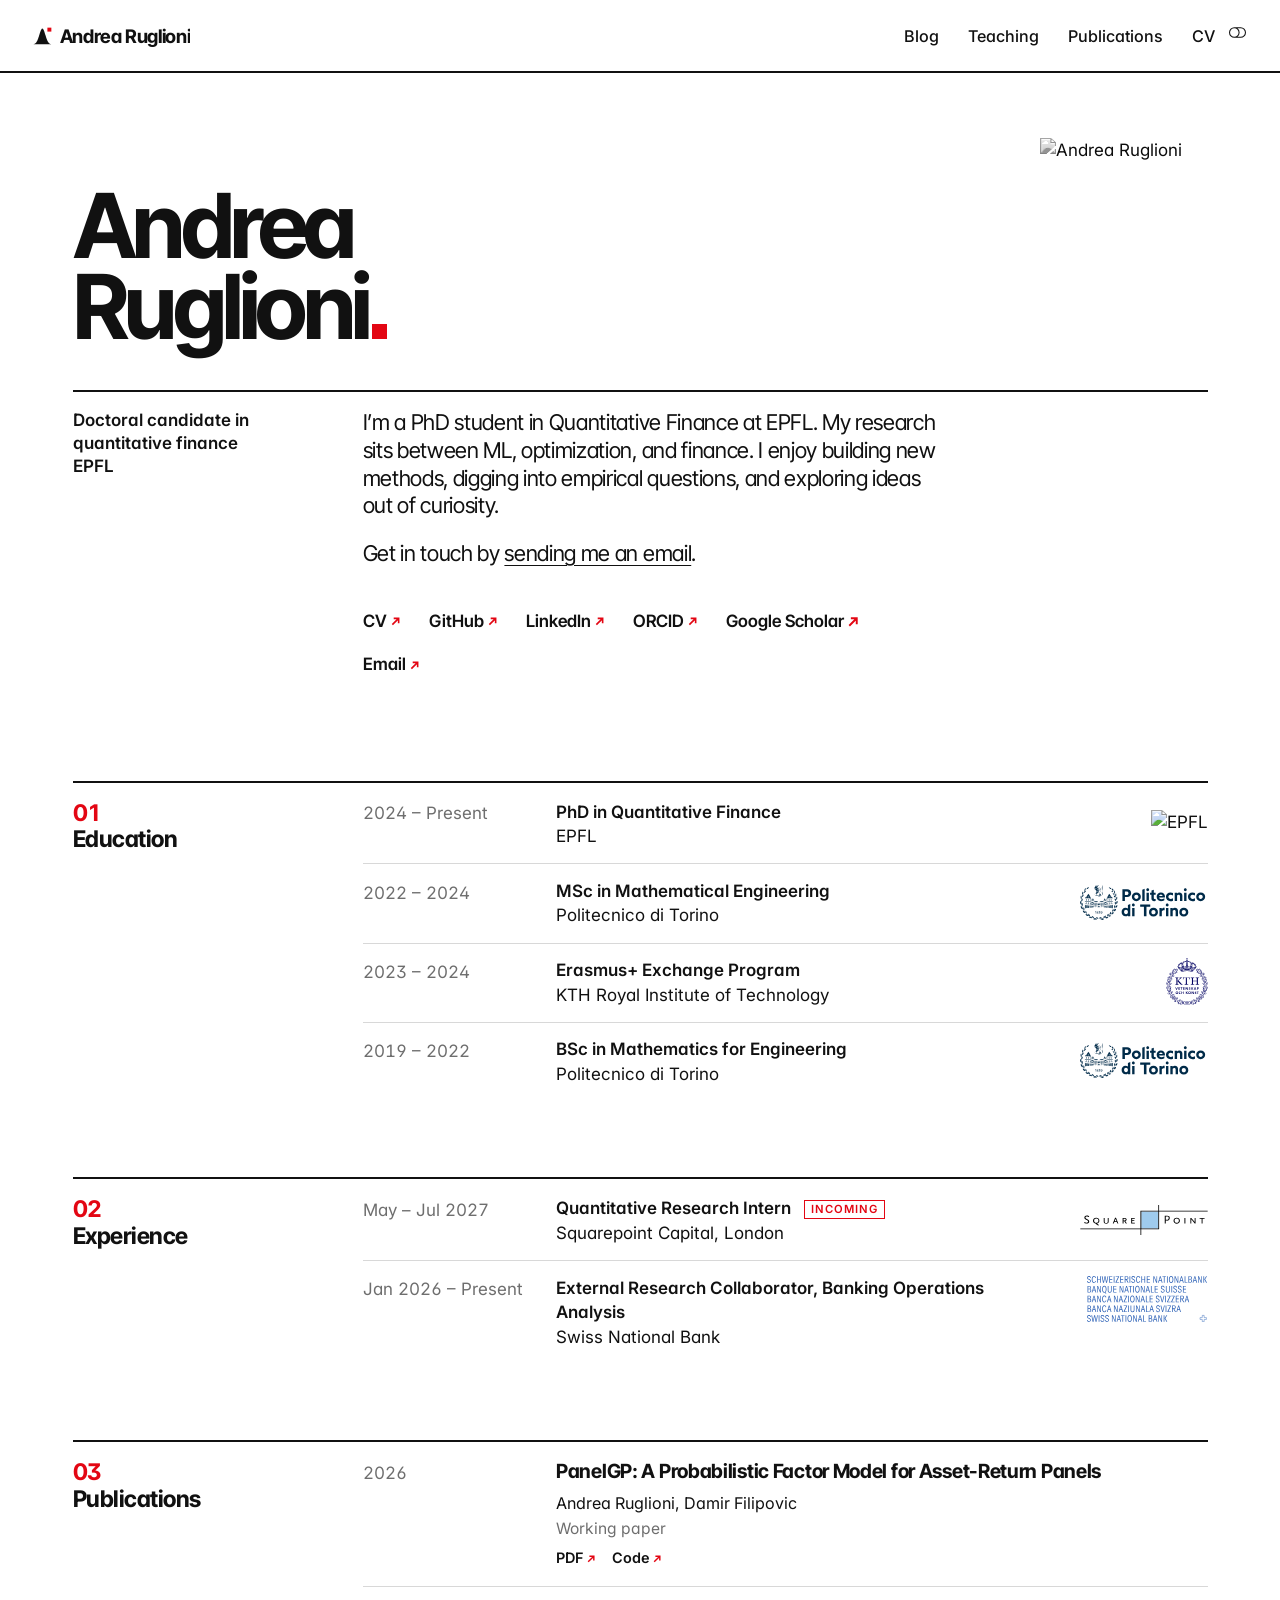
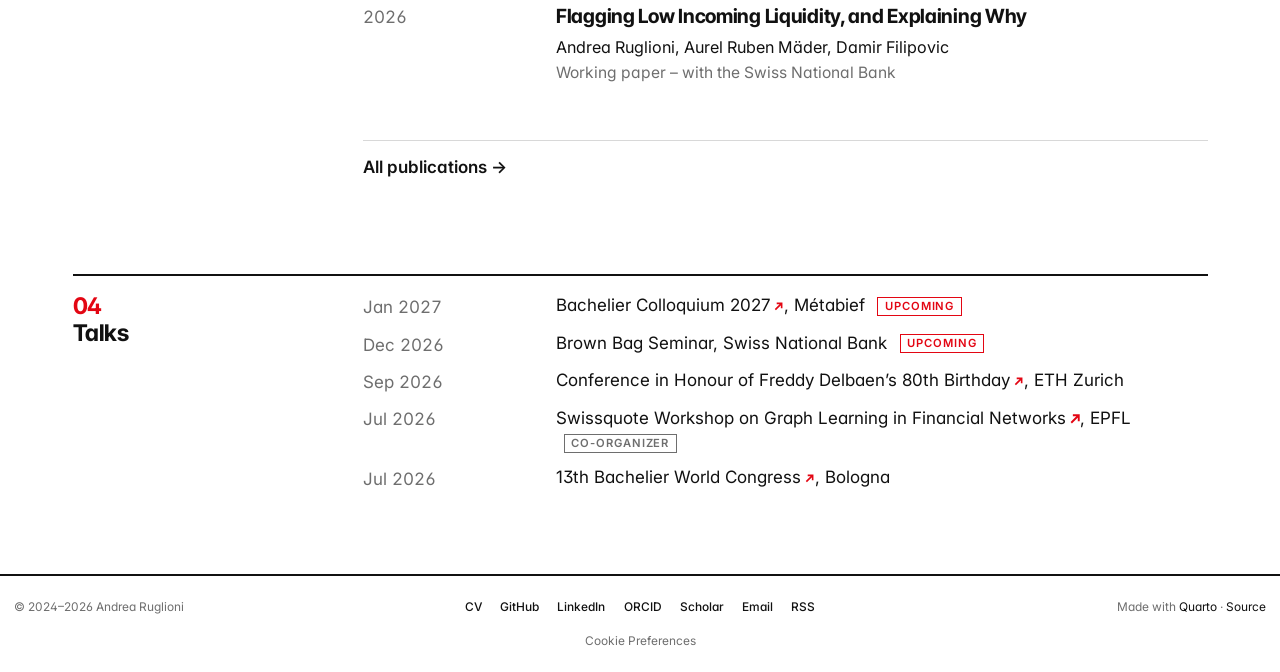
==== commit c9b79123: "Talks: add co-organized workshop, rename Brown Bag Seminar; internship in London; fix intro wording " ====
--- a/docs/index.html
+++ b/docs/index.html
@@ -189,7 +189,7 @@
 <p>Doctoral candidate in quantitative finance<br> EPFL</p>
 </div>
 <div class="sw-lede">
-<p>I’m a PhD student in Quantitative Finance at EPFL. My research sits between ML, optimization, and finance. I enjoy building new methods, digging into empirical questions, and curiously explore ideas.</p>
+<p>I’m a PhD student in Quantitative Finance at EPFL. My research sits between ML, optimization, and finance. I enjoy building new methods, digging into empirical questions, and exploring ideas out of curiosity.</p>
 <p>Get in touch by <a href="mailto:andrea.ruglioni@epfl.ch">sending me an email</a>.</p>
 <p><span class="sw-link"><a href="assets/cv/Andrea_Ruglioni_CV.pdf" target="_blank" rel="noopener">CV</a></span> <span class="sw-link"><a href="https://github.com/Ruglio">GitHub</a></span> <span class="sw-link"><a href="https://linkedin.com/in/andrea-ruglioni">LinkedIn</a></span> <span class="sw-link"><a href="https://orcid.org/0009-0003-5208-5907">ORCID</a></span> <span class="sw-link"><a href="https://scholar.google.com/citations?user=3sdazUQAAAAJ&amp;hl=en">Google Scholar</a></span> <span class="sw-link"><a href="mailto:andrea.ruglioni@epfl.ch">Email</a></span></p>
 </div>
@@ -215,7 +215,7 @@
 <h2 class="unnumbered unlisted anchored" data-anchor-id="experience">Experience</h2>
 <div class="sw-rows">
 <div class="sw-row">
-<p><span class="sw-when">May – Jul 2027</span> <span class="sw-what"><strong>Quantitative Research Intern</strong> <span class="sw-tag">Incoming</span><br>Squarepoint Capital</span> <span class="sw-logo"><img src="assets/images/squarepoint.svg" class="nolightbox img-fluid" alt="Squarepoint Capital"></span></p>
+<p><span class="sw-when">May – Jul 2027</span> <span class="sw-what"><strong>Quantitative Research Intern</strong> <span class="sw-tag">Incoming</span><br>Squarepoint Capital, London</span> <span class="sw-logo"><img src="assets/images/squarepoint.svg" class="nolightbox img-fluid" alt="Squarepoint Capital"></span></p>
 </div>
 <div class="sw-row">
 <p><span class="sw-when">Jan 2026 – Present</span> <span class="sw-what"><strong>External Research Collaborator, Banking Operations Analysis</strong><br>Swiss National Bank</span> <span class="sw-logo"><img src="assets/images/snb.svg" class="nolightbox img-fluid" alt="Swiss National Bank"></span></p>
@@ -268,8 +268,9 @@
 <div class="sw-list">
 <ul>
 <li><span class="sw-when">Jan 2027</span> <span class="sw-what"><a href="https://bachelier27.sciencesconf.org/">Bachelier Colloquium 2027</a>, Métabief <span class="sw-tag">Upcoming</span></span></li>
-<li><span class="sw-when">Dec 2026</span> <span class="sw-what">SNB Brown Bag Seminar, Swiss National Bank <span class="sw-tag">Upcoming</span></span></li>
+<li><span class="sw-when">Dec 2026</span> <span class="sw-what">Brown Bag Seminar, Swiss National Bank <span class="sw-tag">Upcoming</span></span></li>
 <li><span class="sw-when">Sep 2026</span> <span class="sw-what"><a href="https://risklab.ethz.ch/news-and-events/conference-delbaen.html">Conference in Honour of Freddy Delbaen’s 80th Birthday</a>, ETH Zurich</span></li>
+<li><span class="sw-when">Jul 2026</span> <span class="sw-what"><a href="https://www.epfl.ch/schools/cdm/college-of-management-of-technology/research/swiss-finance-institute/events/other-events/workshop-on-graph-learning-in-financial-networks/">Swissquote Workshop on Graph Learning in Financial Networks</a>, EPFL <span class="sw-tag sw-tag-role">Co-organizer</span></span></li>
 <li><span class="sw-when">Jul 2026</span> <span class="sw-what"><a href="https://eventi.unibo.it/bachelier">13th Bachelier World Congress</a>, Bologna</span></li>
 </ul>
 </div>
--- a/docs/assets/styles/styles.css
+++ b/docs/assets/styles/styles.css
@@ -550,6 +550,13 @@
     grid-column: 3 / -1;
 }
 
+/* Role labels (e.g. "Co-organizer") use the tag shape in gray; red stays for time. */
+.sw-tag-role {
+    color: var(--sw-muted);
+    border-color: var(--sw-muted);
+    white-space: nowrap;
+}
+
 .sw-what > p:last-child {
     margin-bottom: 0;
 }
